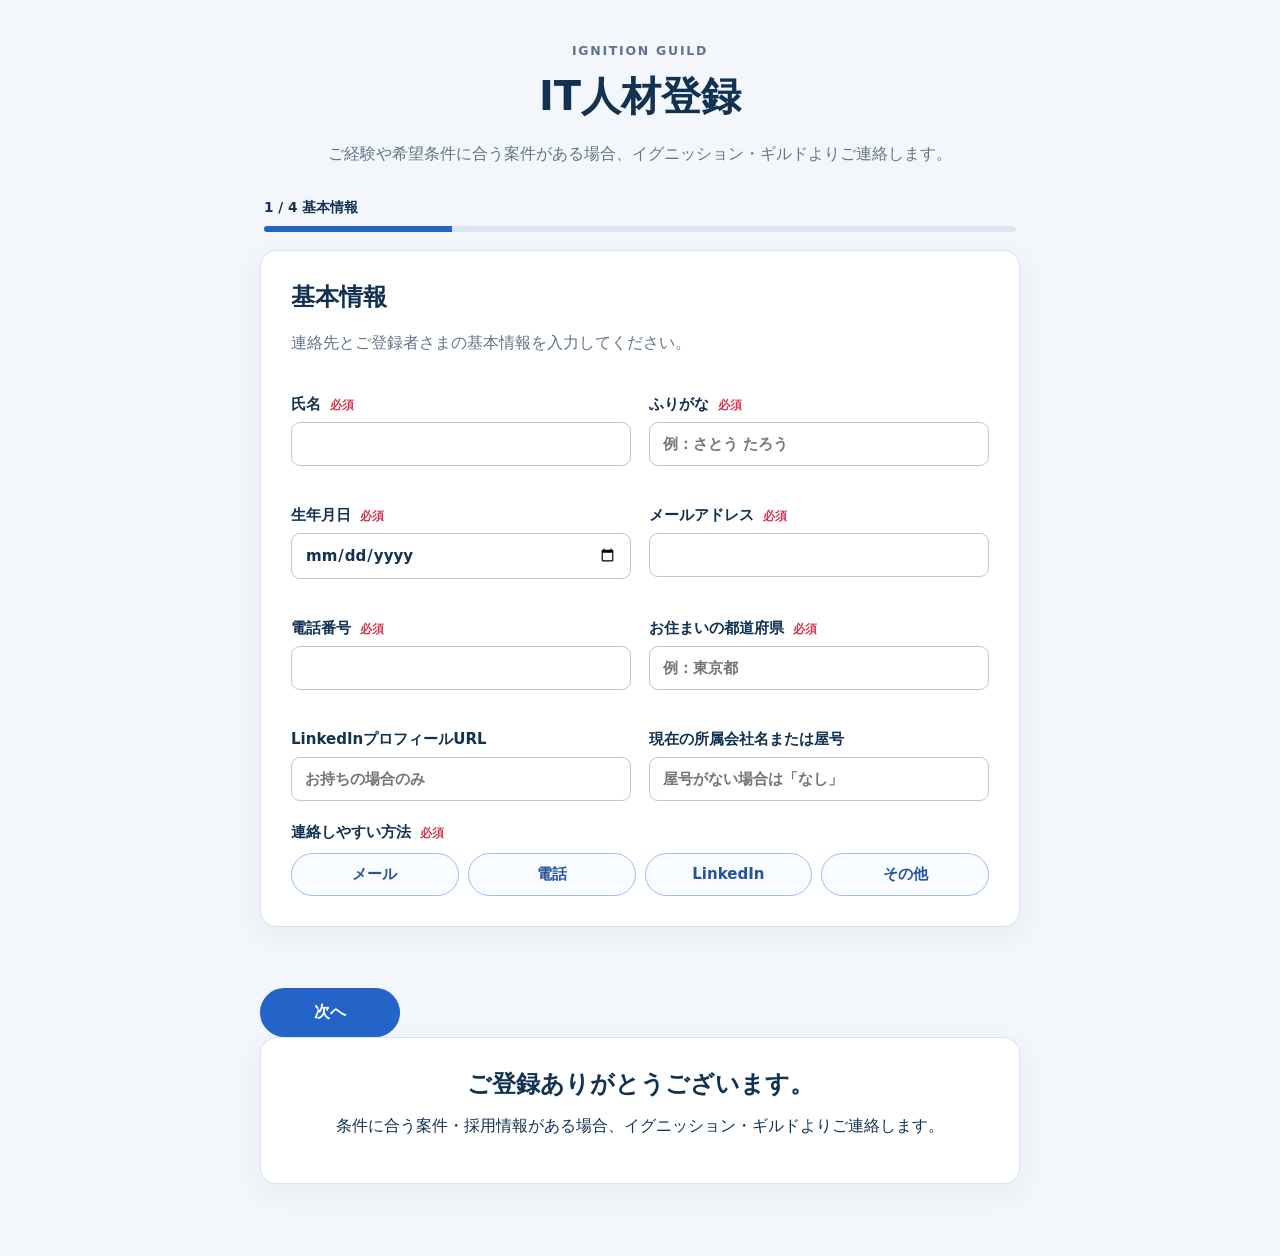
==== index.html @ 00524bf3 "Use readable skill experience response endpoint" ====
<!doctype html>
<html lang="ja">
  <head>
    <meta charset="UTF-8" />
    <meta name="viewport" content="width=device-width, initial-scale=1.0" />
    <meta
      name="description"
      content="イグニッション・ギルドのIT人材登録フォーム"
    />
    <title>IG｜IT人材登録</title>
    <link rel="stylesheet" href="styles.css" />
  </head>
  <body>
    <main class="page-shell">
      <header class="hero">
        <p class="eyebrow">IGNITION GUILD</p>
        <h1>IT人材登録</h1>
        <p>
          ご経験や希望条件に合う案件がある場合、イグニッション・ギルドよりご連絡します。
        </p>
      </header>

      <div class="progress" aria-label="入力の進捗">
        <span id="progress-label">1 / 4 基本情報</span>
        <div class="progress-track"><i id="progress-bar"></i></div>
      </div>

      <form id="registration-form" novalidate>
        <section class="step is-active" data-step="1">
          <h2>基本情報</h2>
          <p class="lead">連絡先とご登録者さまの基本情報を入力してください。</p>
          <div class="field-grid">
            <label>氏名 <b>必須</b><input name="name" required autocomplete="name" /></label>
            <label>ふりがな <b>必須</b><input name="nameKana" required autocomplete="name" placeholder="例：さとう たろう" /></label>
            <label>生年月日 <b>必須</b><input name="birthDate" type="date" required /></label>
            <label>メールアドレス <b>必須</b><input name="email" type="email" required autocomplete="email" /></label>
            <label>電話番号 <b>必須</b><input name="phone" type="tel" required autocomplete="tel" /></label>
            <label>お住まいの都道府県 <b>必須</b><input name="prefecture" required placeholder="例：東京都" /></label>
            <label>LinkedInプロフィールURL<input name="linkedinUrl" type="url" placeholder="お持ちの場合のみ" /></label>
            <label>現在の所属会社名または屋号<input name="company" placeholder="屋号がない場合は「なし」" /></label>
          </div>
          <fieldset>
            <legend>連絡しやすい方法 <b>必須</b></legend>
            <div class="choices compact" data-single="contactMethod">
              <button type="button" data-value="メール">メール</button>
              <button type="button" data-value="電話">電話</button>
              <button type="button" data-value="LinkedIn">LinkedIn</button>
              <button type="button" data-value="その他">その他</button>
            </div>
            <input class="conditional" name="contactMethodOther" placeholder="希望する連絡方法を入力" />
          </fieldset>
        </section>

        <section class="step" data-step="2">
          <h2>得意な職種・スキル</h2>
          <p class="lead">該当するスキルを選ぶと、その場でスキルごとの経験年数を選択できます。</p>
          <div id="skill-categories"></div>
        </section>

        <section class="step" data-step="3">
          <h2>これまでのご経験</h2>
          <div class="question-list">
            <fieldset>
              <legend>正社員経験年数 <b>必須</b></legend>
              <div class="choices" data-single="employeeYears">
                <button type="button" data-value="3年未満">3年未満</button><button type="button" data-value="3年以上">3年以上</button><button type="button" data-value="8年以上">8年以上</button><button type="button" data-value="該当なし">該当なし</button>
              </div>
            </fieldset>
            <fieldset>
              <legend>マネジメント経験年数 <b>必須</b></legend>
              <div class="choices" data-single="managementYears">
                <button type="button" data-value="なし">なし</button><button type="button" data-value="1年以上">1年以上</button><button type="button" data-value="3年以上">3年以上</button>
              </div>
            </fieldset>
            <fieldset>
              <legend>チーム開発経験はありますか？ <b>必須</b></legend>
              <div class="choices" data-single="teamDevelopment">
                <button type="button" data-value="はい">はい</button><button type="button" data-value="いいえ">いいえ</button>
              </div>
            </fieldset>
            <fieldset>
              <legend>経験されてきた開発工程 <b>必須</b></legend>
              <div class="choices multi" id="development-process"></div>
            </fieldset>
            <fieldset>
              <legend>経験されてきたプロダクト <b>必須</b></legend>
              <div class="choices" data-single="productExperience">
                <button type="button" data-value="受託プロダクト">受託プロダクト</button><button type="button" data-value="自社プロダクト">自社プロダクト</button><button type="button" data-value="両方">両方</button>
              </div>
            </fieldset>
            <fieldset>
              <legend>新規プロジェクト経験はありますか？ <b>必須</b></legend>
              <div class="choices" data-single="newProject">
                <button type="button" data-value="はい">はい</button><button type="button" data-value="いいえ">いいえ</button>
              </div>
            </fieldset>
          </div>
        </section>

        <section class="step" data-step="4">
          <h2>希望条件</h2>
          <div class="question-list">
            <fieldset><legend>現在の状況 <b>必須</b></legend><div class="choices" data-single="currentStatus"><button type="button" data-value="フリーランス">フリーランス</button><button type="button" data-value="経営者">経営者</button><button type="button" data-value="会社員">会社員</button><button type="button" data-value="その他">その他</button></div></fieldset>
            <fieldset><legend>会社員としての副業を希望ですか？ <b>必須</b></legend><div class="choices" data-single="sideJob"><button type="button" data-value="はい">はい</button><button type="button" data-value="いいえ">いいえ</button><button type="button" data-value="該当なし">該当なし</button></div></fieldset>
            <label>稼働開始可能時期 <b>必須</b><input name="availableFrom" required placeholder="例：2026年10月〜、要相談" /></label>
            <fieldset><legend>希望稼働日数（複数選択可） <b>必須</b></legend><div class="choices multi" id="work-days"></div></fieldset>
            <label>希望単価<input name="desiredRate" placeholder="例：月100万円〜、時給8,000円〜" /></label>
            <fieldset><legend>希望する働き方 <b>必須</b></legend><div class="choices multi" id="work-style"></div></fieldset>
            <label>勤務可能エリア<input name="workArea" placeholder="例：東京都内、神奈川県、全国フルリモート" /></label>
            <fieldset><legend>イグニッション・ギルドとの希望する関わり方 <b>必須</b></legend><div class="choices multi" id="ig-involvement"></div></fieldset>
            <label class="consent"><input name="privacyConsent" type="checkbox" required /> 入力情報を、案件紹介・採用連絡・人材管理に利用することに同意します。 <b>必須</b></label>
          </div>
        </section>

        <p id="form-error" class="form-error" role="alert"></p>
        <div class="actions">
          <button id="back-button" type="button" class="secondary" hidden>戻る</button>
          <button id="next-button" type="button">次へ</button>
          <button id="submit-button" type="submit" hidden>登録する</button>
        </div>
      </form>
      <section id="success" class="success" hidden><h2>ご登録ありがとうございます。</h2><p>条件に合う案件・採用情報がある場合、イグニッション・ギルドよりご連絡します。</p></section>
    </main>
    <script src="app.js?v=20260828-1504"></script>
  </body>
</html>
---- styles.css ----
:root {
  --ink: #123252;
  --blue: #2463c8;
  --blue-soft: #edf4ff;
  --line: #d6e3f5;
  --muted: #62748b;
  --surface: #ffffff;
  font-family: "Noto Sans JP", "Hiragino Kaku Gothic ProN", system-ui, sans-serif;
}

* { box-sizing: border-box; }
body { margin: 0; background: #f3f7fc; color: var(--ink); }
.page-shell { width: min(760px, calc(100% - 32px)); margin: 40px auto 72px; }
.hero { text-align: center; margin-bottom: 32px; }
.eyebrow { margin: 0 0 8px; color: var(--blue); font-size: .78rem; font-weight: 800; letter-spacing: .14em; }
h1 { margin: 0; font-size: clamp(1.8rem, 6vw, 2.5rem); }
.hero p, .lead { color: var(--muted); line-height: 1.7; }
.progress { margin: 0 4px 18px; font-weight: 700; font-size: .85rem; }
.progress-track { height: 6px; margin-top: 9px; background: #dce6f2; border-radius: 999px; overflow: hidden; }
.progress-track i { display: block; width: 25%; height: 100%; background: var(--blue); transition: width .2s; }
.step, .success { display: none; padding: 30px; border: 1px solid var(--line); border-radius: 16px; background: var(--surface); box-shadow: 0 8px 30px rgba(18,50,82,.06); }
.step.is-active, .success { display: block; }
h2 { margin: 0 0 8px; font-size: 1.5rem; }
h3 { margin: 0; font-size: 1.05rem; }
.field-grid { display: grid; grid-template-columns: repeat(2, 1fr); gap: 18px; }
label, fieldset { display: block; margin: 22px 0 0; font-weight: 700; font-size: .94rem; }
fieldset { min-width: 0; padding: 0; border: 0; }
legend { padding: 0; }
b { margin-left: 4px; color: #d1334d; font-size: .72rem; }
input { display: block; width: 100%; margin-top: 8px; padding: 12px 13px; border: 1px solid #b8c8dc; border-radius: 9px; background: #fff; color: var(--ink); font: inherit; }
input:focus { outline: 3px solid #bcd4ff; border-color: var(--blue); }
.choices { display: flex; flex-wrap: wrap; gap: 9px; margin-top: 11px; }
.choices button { min-width: 116px; flex: 1 1 130px; padding: 11px 14px; border: 1px solid #9dbcf0; border-radius: 999px; background: #f8fbff; color: #255597; cursor: pointer; font: inherit; font-weight: 700; transition: .15s; }
.choices button:hover, .choices button.is-selected { border-color: var(--blue); background: var(--blue); color: #fff; }
.compact button { min-width: 90px; flex-basis: 90px; }
.conditional { display: none; }
.conditional.is-visible { display: block; }
.category { margin-top: 26px; padding-top: 20px; border-top: 1px solid var(--line); }
.category:first-child { margin-top: 0; padding-top: 0; border: 0; }
.category h3 { margin-bottom: 2px; }
.skill-inline-years { margin-top: 14px; padding: 4px 18px; border-radius: 12px; background: var(--blue-soft); }
.skill-year-row { display: grid; grid-template-columns: minmax(120px, 1fr) 2fr; align-items: center; gap: 14px; padding: 14px 0; border-bottom: 1px solid #cfddf1; font-weight: 700; }
.skill-year-row:last-child { border: 0; }
.skill-year-row .choices { margin: 0; }
.skill-year-row .choices button { min-width: unset; flex-basis: 70px; padding: 8px; font-size: .78rem; }
.question-list > * { padding-bottom: 21px; border-bottom: 1px solid var(--line); }
.question-list > *:last-child { border: 0; }
.consent { display: flex; align-items: start; gap: 9px; font-size: .84rem; line-height: 1.6; }
.consent input { width: 18px; margin: 2px 0 0; }
.actions { display: flex; justify-content: space-between; gap: 12px; margin-top: 24px; }
.actions button { min-width: 140px; padding: 14px 25px; border: 0; border-radius: 999px; background: var(--blue); color: #fff; cursor: pointer; font: inherit; font-weight: 800; }
.actions .secondary { background: #dce7f5; color: var(--ink); }
.form-error { min-height: 1.2em; margin: 18px 0 0; color: #bf263d; font-weight: 700; }
.success { text-align: center; }

@media (max-width: 600px) {
  .page-shell { width: min(100% - 20px, 760px); margin-top: 18px; }
  .step, .success { padding: 22px 18px; }
  .field-grid { grid-template-columns: 1fr; }
  .skill-year-row { grid-template-columns: 1fr; gap: 8px; }
  .choices button { flex-basis: 110px; }
}
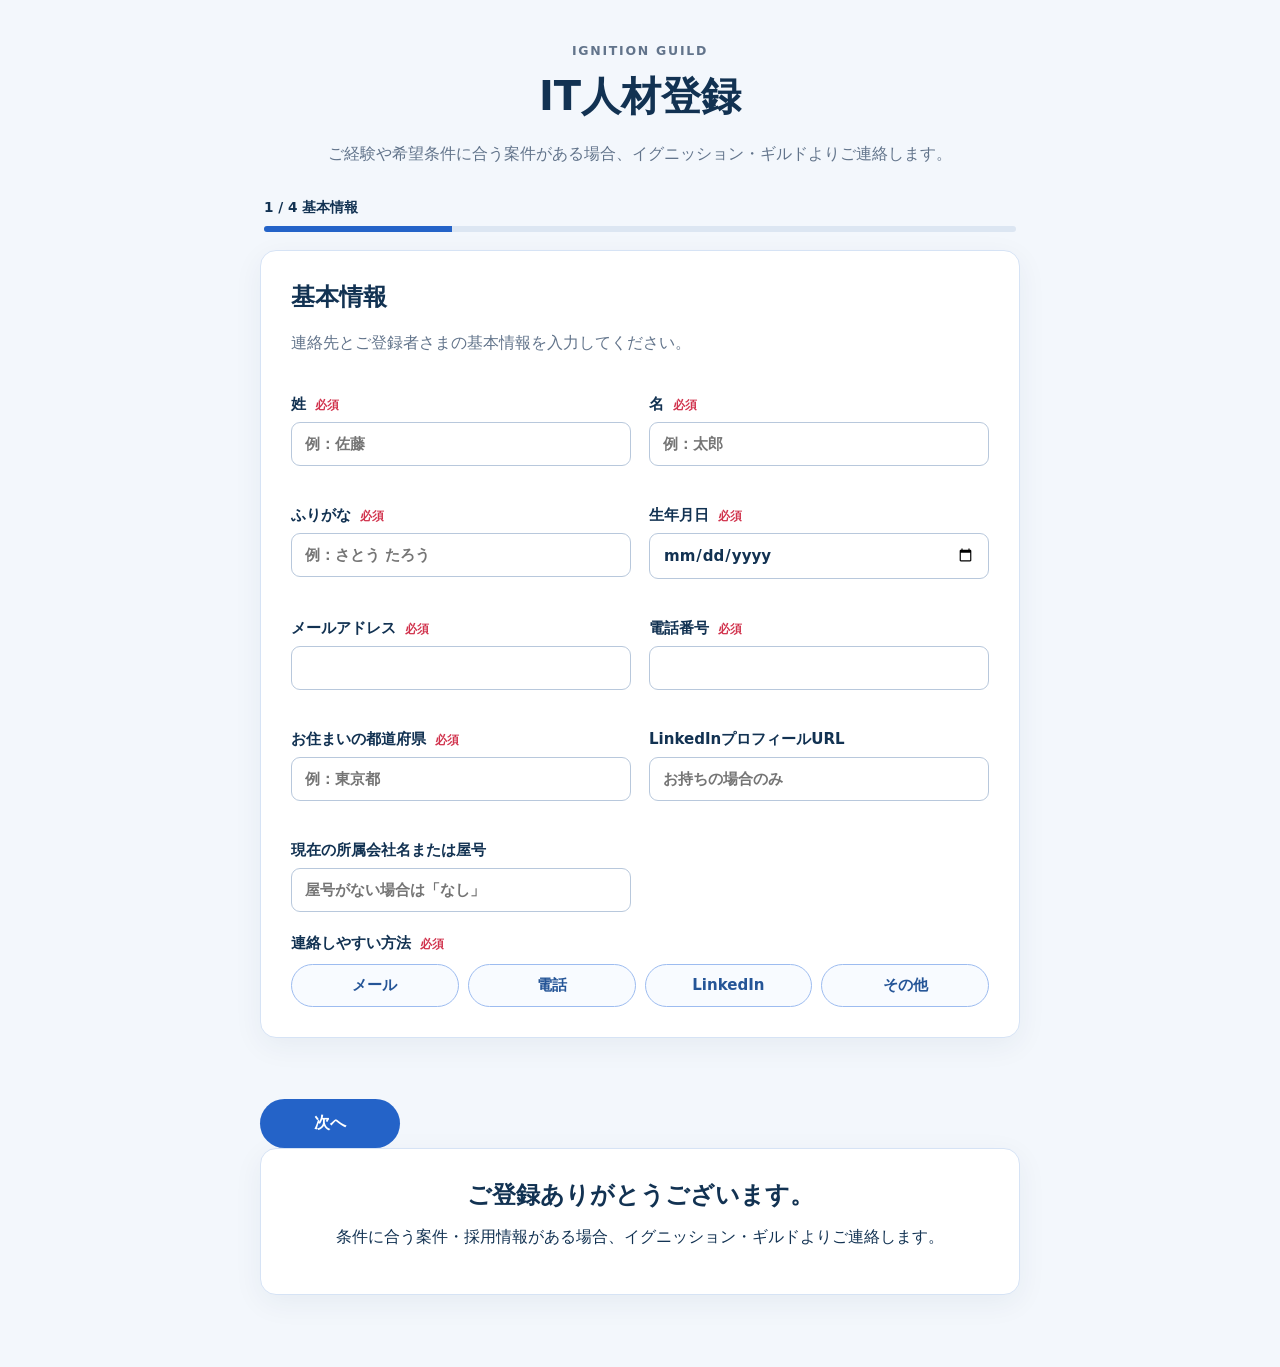
==== commit 7c9733f9: "Split surname and given name fields" ====
--- a/index.html
+++ b/index.html
@@ -1,126 +1,127 @@
-<!doctype html>
-<html lang="ja">
-  <head>
-    <meta charset="UTF-8" />
-    <meta name="viewport" content="width=device-width, initial-scale=1.0" />
-    <meta
-      name="description"
-      content="イグニッション・ギルドのIT人材登録フォーム"
-    />
-    <title>IG｜IT人材登録</title>
-    <link rel="stylesheet" href="styles.css" />
-  </head>
-  <body>
-    <main class="page-shell">
-      <header class="hero">
-        <p class="eyebrow">IGNITION GUILD</p>
-        <h1>IT人材登録</h1>
-        <p>
-          ご経験や希望条件に合う案件がある場合、イグニッション・ギルドよりご連絡します。
-        </p>
-      </header>
-
-      <div class="progress" aria-label="入力の進捗">
-        <span id="progress-label">1 / 4 基本情報</span>
-        <div class="progress-track"><i id="progress-bar"></i></div>
-      </div>
-
-      <form id="registration-form" novalidate>
-        <section class="step is-active" data-step="1">
-          <h2>基本情報</h2>
-          <p class="lead">連絡先とご登録者さまの基本情報を入力してください。</p>
-          <div class="field-grid">
-            <label>氏名 <b>必須</b><input name="name" required autocomplete="name" /></label>
-            <label>ふりがな <b>必須</b><input name="nameKana" required autocomplete="name" placeholder="例：さとう たろう" /></label>
-            <label>生年月日 <b>必須</b><input name="birthDate" type="date" required /></label>
-            <label>メールアドレス <b>必須</b><input name="email" type="email" required autocomplete="email" /></label>
-            <label>電話番号 <b>必須</b><input name="phone" type="tel" required autocomplete="tel" /></label>
-            <label>お住まいの都道府県 <b>必須</b><input name="prefecture" required placeholder="例：東京都" /></label>
-            <label>LinkedInプロフィールURL<input name="linkedinUrl" type="url" placeholder="お持ちの場合のみ" /></label>
-            <label>現在の所属会社名または屋号<input name="company" placeholder="屋号がない場合は「なし」" /></label>
-          </div>
-          <fieldset>
-            <legend>連絡しやすい方法 <b>必須</b></legend>
-            <div class="choices compact" data-single="contactMethod">
-              <button type="button" data-value="メール">メール</button>
-              <button type="button" data-value="電話">電話</button>
-              <button type="button" data-value="LinkedIn">LinkedIn</button>
-              <button type="button" data-value="その他">その他</button>
-            </div>
-            <input class="conditional" name="contactMethodOther" placeholder="希望する連絡方法を入力" />
-          </fieldset>
-        </section>
-
-        <section class="step" data-step="2">
-          <h2>得意な職種・スキル</h2>
-          <p class="lead">該当するスキルを選ぶと、その場でスキルごとの経験年数を選択できます。</p>
-          <div id="skill-categories"></div>
-        </section>
-
-        <section class="step" data-step="3">
-          <h2>これまでのご経験</h2>
-          <div class="question-list">
-            <fieldset>
-              <legend>正社員経験年数 <b>必須</b></legend>
-              <div class="choices" data-single="employeeYears">
-                <button type="button" data-value="3年未満">3年未満</button><button type="button" data-value="3年以上">3年以上</button><button type="button" data-value="8年以上">8年以上</button><button type="button" data-value="該当なし">該当なし</button>
-              </div>
-            </fieldset>
-            <fieldset>
-              <legend>マネジメント経験年数 <b>必須</b></legend>
-              <div class="choices" data-single="managementYears">
-                <button type="button" data-value="なし">なし</button><button type="button" data-value="1年以上">1年以上</button><button type="button" data-value="3年以上">3年以上</button>
-              </div>
-            </fieldset>
-            <fieldset>
-              <legend>チーム開発経験はありますか？ <b>必須</b></legend>
-              <div class="choices" data-single="teamDevelopment">
-                <button type="button" data-value="はい">はい</button><button type="button" data-value="いいえ">いいえ</button>
-              </div>
-            </fieldset>
-            <fieldset>
-              <legend>経験されてきた開発工程 <b>必須</b></legend>
-              <div class="choices multi" id="development-process"></div>
-            </fieldset>
-            <fieldset>
-              <legend>経験されてきたプロダクト <b>必須</b></legend>
-              <div class="choices" data-single="productExperience">
-                <button type="button" data-value="受託プロダクト">受託プロダクト</button><button type="button" data-value="自社プロダクト">自社プロダクト</button><button type="button" data-value="両方">両方</button>
-              </div>
-            </fieldset>
-            <fieldset>
-              <legend>新規プロジェクト経験はありますか？ <b>必須</b></legend>
-              <div class="choices" data-single="newProject">
-                <button type="button" data-value="はい">はい</button><button type="button" data-value="いいえ">いいえ</button>
-              </div>
-            </fieldset>
-          </div>
-        </section>
-
-        <section class="step" data-step="4">
-          <h2>希望条件</h2>
-          <div class="question-list">
-            <fieldset><legend>現在の状況 <b>必須</b></legend><div class="choices" data-single="currentStatus"><button type="button" data-value="フリーランス">フリーランス</button><button type="button" data-value="経営者">経営者</button><button type="button" data-value="会社員">会社員</button><button type="button" data-value="その他">その他</button></div></fieldset>
-            <fieldset><legend>会社員としての副業を希望ですか？ <b>必須</b></legend><div class="choices" data-single="sideJob"><button type="button" data-value="はい">はい</button><button type="button" data-value="いいえ">いいえ</button><button type="button" data-value="該当なし">該当なし</button></div></fieldset>
-            <label>稼働開始可能時期 <b>必須</b><input name="availableFrom" required placeholder="例：2026年10月〜、要相談" /></label>
-            <fieldset><legend>希望稼働日数（複数選択可） <b>必須</b></legend><div class="choices multi" id="work-days"></div></fieldset>
-            <label>希望単価<input name="desiredRate" placeholder="例：月100万円〜、時給8,000円〜" /></label>
-            <fieldset><legend>希望する働き方 <b>必須</b></legend><div class="choices multi" id="work-style"></div></fieldset>
-            <label>勤務可能エリア<input name="workArea" placeholder="例：東京都内、神奈川県、全国フルリモート" /></label>
-            <fieldset><legend>イグニッション・ギルドとの希望する関わり方 <b>必須</b></legend><div class="choices multi" id="ig-involvement"></div></fieldset>
-            <label class="consent"><input name="privacyConsent" type="checkbox" required /> 入力情報を、案件紹介・採用連絡・人材管理に利用することに同意します。 <b>必須</b></label>
-          </div>
-        </section>
-
-        <p id="form-error" class="form-error" role="alert"></p>
-        <div class="actions">
-          <button id="back-button" type="button" class="secondary" hidden>戻る</button>
-          <button id="next-button" type="button">次へ</button>
-          <button id="submit-button" type="submit" hidden>登録する</button>
-        </div>
-      </form>
-      <section id="success" class="success" hidden><h2>ご登録ありがとうございます。</h2><p>条件に合う案件・採用情報がある場合、イグニッション・ギルドよりご連絡します。</p></section>
-    </main>
-    <script src="app.js?v=20260828-1504"></script>
-  </body>
-</html>
+<!doctype html>
+<html lang="ja">
+  <head>
+    <meta charset="UTF-8" />
+    <meta name="viewport" content="width=device-width, initial-scale=1.0" />
+    <meta
+      name="description"
+      content="イグニッション・ギルドのIT人材登録フォーム"
+    />
+    <title>IG｜IT人材登録</title>
+    <link rel="stylesheet" href="styles.css" />
+  </head>
+  <body>
+    <main class="page-shell">
+      <header class="hero">
+        <p class="eyebrow">IGNITION GUILD</p>
+        <h1>IT人材登録</h1>
+        <p>
+          ご経験や希望条件に合う案件がある場合、イグニッション・ギルドよりご連絡します。
+        </p>
+      </header>
+
+      <div class="progress" aria-label="入力の進捗">
+        <span id="progress-label">1 / 4 基本情報</span>
+        <div class="progress-track"><i id="progress-bar"></i></div>
+      </div>
+
+      <form id="registration-form" novalidate>
+        <section class="step is-active" data-step="1">
+          <h2>基本情報</h2>
+          <p class="lead">連絡先とご登録者さまの基本情報を入力してください。</p>
+          <div class="field-grid">
+            <label>姓 <b>必須</b><input name="lastName" required autocomplete="family-name" placeholder="例：佐藤" /></label>
+            <label>名 <b>必須</b><input name="firstName" required autocomplete="given-name" placeholder="例：太郎" /></label>
+            <label>ふりがな <b>必須</b><input name="nameKana" required autocomplete="name" placeholder="例：さとう たろう" /></label>
+            <label>生年月日 <b>必須</b><input name="birthDate" type="date" required /></label>
+            <label>メールアドレス <b>必須</b><input name="email" type="email" required autocomplete="email" /></label>
+            <label>電話番号 <b>必須</b><input name="phone" type="tel" required autocomplete="tel" /></label>
+            <label>お住まいの都道府県 <b>必須</b><input name="prefecture" required placeholder="例：東京都" /></label>
+            <label>LinkedInプロフィールURL<input name="linkedinUrl" type="url" placeholder="お持ちの場合のみ" /></label>
+            <label>現在の所属会社名または屋号<input name="company" placeholder="屋号がない場合は「なし」" /></label>
+          </div>
+          <fieldset>
+            <legend>連絡しやすい方法 <b>必須</b></legend>
+            <div class="choices compact" data-single="contactMethod">
+              <button type="button" data-value="メール">メール</button>
+              <button type="button" data-value="電話">電話</button>
+              <button type="button" data-value="LinkedIn">LinkedIn</button>
+              <button type="button" data-value="その他">その他</button>
+            </div>
+            <input class="conditional" name="contactMethodOther" placeholder="希望する連絡方法を入力" />
+          </fieldset>
+        </section>
+
+        <section class="step" data-step="2">
+          <h2>得意な職種・スキル</h2>
+          <p class="lead">該当するスキルを選ぶと、その場でスキルごとの経験年数を選択できます。</p>
+          <div id="skill-categories"></div>
+        </section>
+
+        <section class="step" data-step="3">
+          <h2>これまでのご経験</h2>
+          <div class="question-list">
+            <fieldset>
+              <legend>正社員経験年数 <b>必須</b></legend>
+              <div class="choices" data-single="employeeYears">
+                <button type="button" data-value="3年未満">3年未満</button><button type="button" data-value="3年以上">3年以上</button><button type="button" data-value="8年以上">8年以上</button><button type="button" data-value="該当なし">該当なし</button>
+              </div>
+            </fieldset>
+            <fieldset>
+              <legend>マネジメント経験年数 <b>必須</b></legend>
+              <div class="choices" data-single="managementYears">
+                <button type="button" data-value="なし">なし</button><button type="button" data-value="1年以上">1年以上</button><button type="button" data-value="3年以上">3年以上</button>
+              </div>
+            </fieldset>
+            <fieldset>
+              <legend>チーム開発経験はありますか？ <b>必須</b></legend>
+              <div class="choices" data-single="teamDevelopment">
+                <button type="button" data-value="はい">はい</button><button type="button" data-value="いいえ">いいえ</button>
+              </div>
+            </fieldset>
+            <fieldset>
+              <legend>経験されてきた開発工程 <b>必須</b></legend>
+              <div class="choices multi" id="development-process"></div>
+            </fieldset>
+            <fieldset>
+              <legend>経験されてきたプロダクト <b>必須</b></legend>
+              <div class="choices" data-single="productExperience">
+                <button type="button" data-value="受託プロダクト">受託プロダクト</button><button type="button" data-value="自社プロダクト">自社プロダクト</button><button type="button" data-value="両方">両方</button>
+              </div>
+            </fieldset>
+            <fieldset>
+              <legend>新規プロジェクト経験はありますか？ <b>必須</b></legend>
+              <div class="choices" data-single="newProject">
+                <button type="button" data-value="はい">はい</button><button type="button" data-value="いいえ">いいえ</button>
+              </div>
+            </fieldset>
+          </div>
+        </section>
+
+        <section class="step" data-step="4">
+          <h2>希望条件</h2>
+          <div class="question-list">
+            <fieldset><legend>現在の状況 <b>必須</b></legend><div class="choices" data-single="currentStatus"><button type="button" data-value="フリーランス">フリーランス</button><button type="button" data-value="経営者">経営者</button><button type="button" data-value="会社員">会社員</button><button type="button" data-value="その他">その他</button></div></fieldset>
+            <fieldset><legend>会社員としての副業を希望ですか？ <b>必須</b></legend><div class="choices" data-single="sideJob"><button type="button" data-value="はい">はい</button><button type="button" data-value="いいえ">いいえ</button><button type="button" data-value="該当なし">該当なし</button></div></fieldset>
+            <label>稼働開始可能時期 <b>必須</b><input name="availableFrom" required placeholder="例：2026年10月〜、要相談" /></label>
+            <fieldset><legend>希望稼働日数（複数選択可） <b>必須</b></legend><div class="choices multi" id="work-days"></div></fieldset>
+            <label>希望単価<input name="desiredRate" placeholder="例：月100万円〜、時給8,000円〜" /></label>
+            <fieldset><legend>希望する働き方 <b>必須</b></legend><div class="choices multi" id="work-style"></div></fieldset>
+            <label>勤務可能エリア<input name="workArea" placeholder="例：東京都内、神奈川県、全国フルリモート" /></label>
+            <fieldset><legend>イグニッション・ギルドとの希望する関わり方 <b>必須</b></legend><div class="choices multi" id="ig-involvement"></div></fieldset>
+            <label class="consent"><input name="privacyConsent" type="checkbox" required /> 入力情報を、案件紹介・採用連絡・人材管理に利用することに同意します。 <b>必須</b></label>
+          </div>
+        </section>
+
+        <p id="form-error" class="form-error" role="alert"></p>
+        <div class="actions">
+          <button id="back-button" type="button" class="secondary" hidden>戻る</button>
+          <button id="next-button" type="button">次へ</button>
+          <button id="submit-button" type="submit" hidden>登録する</button>
+        </div>
+      </form>
+      <section id="success" class="success" hidden><h2>ご登録ありがとうございます。</h2><p>条件に合う案件・採用情報がある場合、イグニッション・ギルドよりご連絡します。</p></section>
+    </main>
+    <script src="app.js?v=20260828-1506"></script>
+  </body>
+</html>
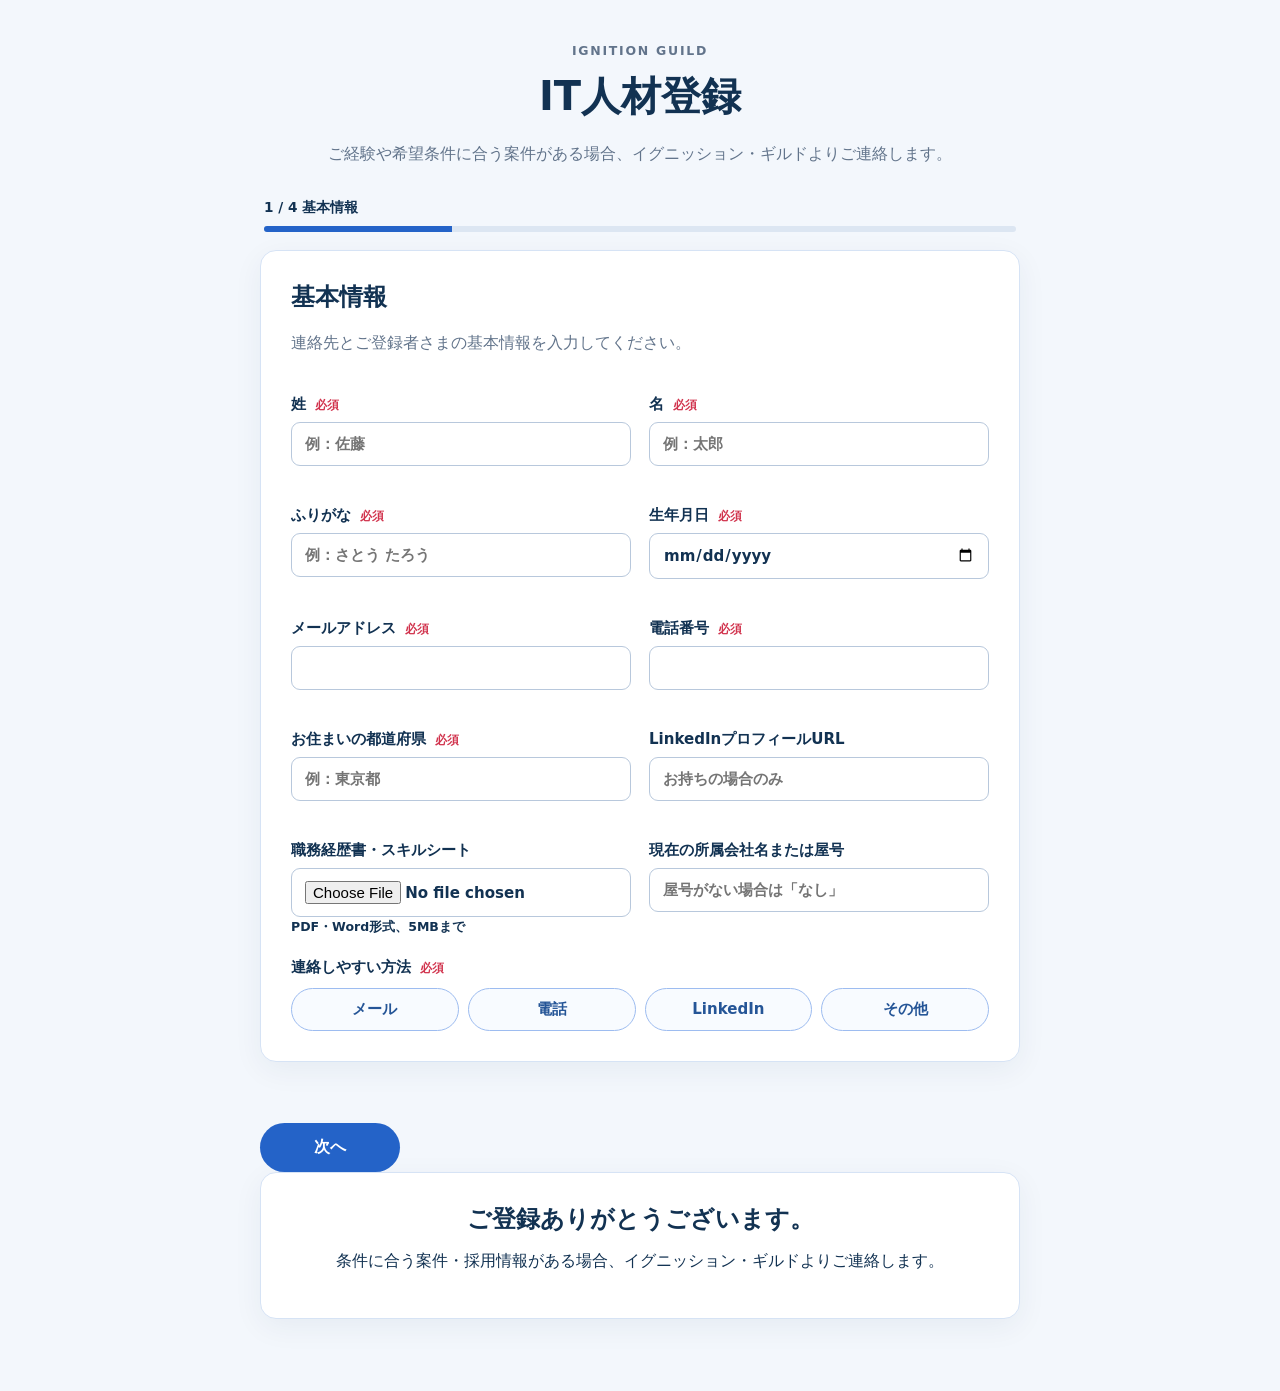
==== commit 207c7d98: "Add private resume file upload" ====
--- a/index.html
+++ b/index.html
@@ -38,6 +38,7 @@
             <label>電話番号 <b>必須</b><input name="phone" type="tel" required autocomplete="tel" /></label>
             <label>お住まいの都道府県 <b>必須</b><input name="prefecture" required placeholder="例：東京都" /></label>
             <label>LinkedInプロフィールURL<input name="linkedinUrl" type="url" placeholder="お持ちの場合のみ" /></label>
+            <label>職務経歴書・スキルシート<input name="resume" type="file" accept=".pdf,.doc,.docx,application/pdf,application/msword,application/vnd.openxmlformats-officedocument.wordprocessingml.document" /><small>PDF・Word形式、5MBまで</small></label>
             <label>現在の所属会社名または屋号<input name="company" placeholder="屋号がない場合は「なし」" /></label>
           </div>
           <fieldset>
@@ -122,6 +123,6 @@
       </form>
       <section id="success" class="success" hidden><h2>ご登録ありがとうございます。</h2><p>条件に合う案件・採用情報がある場合、イグニッション・ギルドよりご連絡します。</p></section>
     </main>
-    <script src="app.js?v=20260828-1506"></script>
+    <script src="app.js?v=20260828-1515"></script>
   </body>
 </html>
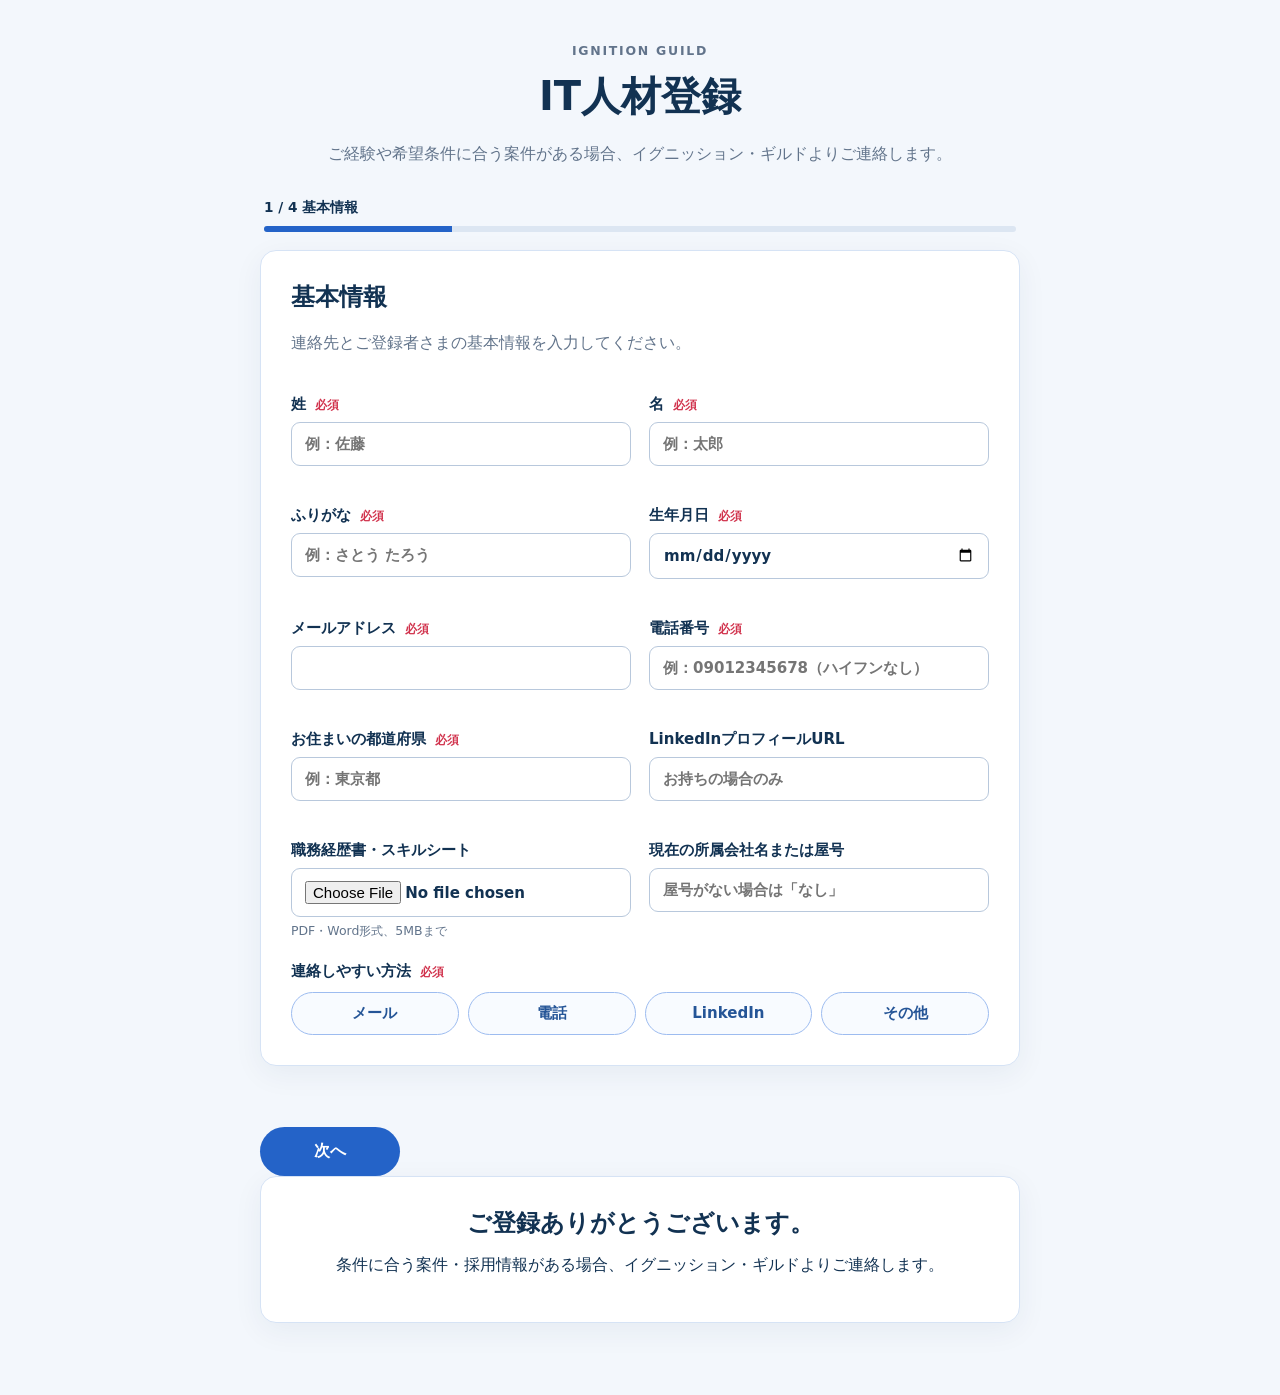
==== commit d2e75035: "Preserve leading zero in phone numbers" ====
--- a/index.html
+++ b/index.html
@@ -35,7 +35,7 @@
             <label>ふりがな <b>必須</b><input name="nameKana" required autocomplete="name" placeholder="例：さとう たろう" /></label>
             <label>生年月日 <b>必須</b><input name="birthDate" type="date" required /></label>
             <label>メールアドレス <b>必須</b><input name="email" type="email" required autocomplete="email" /></label>
-            <label>電話番号 <b>必須</b><input name="phone" type="tel" required autocomplete="tel" /></label>
+            <label>電話番号 <b>必須</b><input name="phone" type="tel" inputmode="numeric" pattern="0[0-9]{9,10}" required autocomplete="tel" placeholder="例：09012345678（ハイフンなし）" /></label>
             <label>お住まいの都道府県 <b>必須</b><input name="prefecture" required placeholder="例：東京都" /></label>
             <label>LinkedInプロフィールURL<input name="linkedinUrl" type="url" placeholder="お持ちの場合のみ" /></label>
             <label>職務経歴書・スキルシート<input name="resume" type="file" accept=".pdf,.doc,.docx,application/pdf,application/msword,application/vnd.openxmlformats-officedocument.wordprocessingml.document" /><small>PDF・Word形式、5MBまで</small></label>
@@ -123,6 +123,6 @@
       </form>
       <section id="success" class="success" hidden><h2>ご登録ありがとうございます。</h2><p>条件に合う案件・採用情報がある場合、イグニッション・ギルドよりご連絡します。</p></section>
     </main>
-    <script src="app.js?v=20260828-1515"></script>
+    <script src="app.js?v=20260828-1519"></script>
   </body>
 </html>
--- a/styles.css
+++ b/styles.css
@@ -1,62 +1,63 @@
-:root {
-  --ink: #123252;
-  --blue: #2463c8;
-  --blue-soft: #edf4ff;
-  --line: #d6e3f5;
-  --muted: #62748b;
-  --surface: #ffffff;
-  font-family: "Noto Sans JP", "Hiragino Kaku Gothic ProN", system-ui, sans-serif;
-}
-
-* { box-sizing: border-box; }
-body { margin: 0; background: #f3f7fc; color: var(--ink); }
-.page-shell { width: min(760px, calc(100% - 32px)); margin: 40px auto 72px; }
-.hero { text-align: center; margin-bottom: 32px; }
-.eyebrow { margin: 0 0 8px; color: var(--blue); font-size: .78rem; font-weight: 800; letter-spacing: .14em; }
-h1 { margin: 0; font-size: clamp(1.8rem, 6vw, 2.5rem); }
-.hero p, .lead { color: var(--muted); line-height: 1.7; }
-.progress { margin: 0 4px 18px; font-weight: 700; font-size: .85rem; }
-.progress-track { height: 6px; margin-top: 9px; background: #dce6f2; border-radius: 999px; overflow: hidden; }
-.progress-track i { display: block; width: 25%; height: 100%; background: var(--blue); transition: width .2s; }
-.step, .success { display: none; padding: 30px; border: 1px solid var(--line); border-radius: 16px; background: var(--surface); box-shadow: 0 8px 30px rgba(18,50,82,.06); }
-.step.is-active, .success { display: block; }
-h2 { margin: 0 0 8px; font-size: 1.5rem; }
-h3 { margin: 0; font-size: 1.05rem; }
-.field-grid { display: grid; grid-template-columns: repeat(2, 1fr); gap: 18px; }
-label, fieldset { display: block; margin: 22px 0 0; font-weight: 700; font-size: .94rem; }
-fieldset { min-width: 0; padding: 0; border: 0; }
-legend { padding: 0; }
-b { margin-left: 4px; color: #d1334d; font-size: .72rem; }
-input { display: block; width: 100%; margin-top: 8px; padding: 12px 13px; border: 1px solid #b8c8dc; border-radius: 9px; background: #fff; color: var(--ink); font: inherit; }
-input:focus { outline: 3px solid #bcd4ff; border-color: var(--blue); }
-.choices { display: flex; flex-wrap: wrap; gap: 9px; margin-top: 11px; }
-.choices button { min-width: 116px; flex: 1 1 130px; padding: 11px 14px; border: 1px solid #9dbcf0; border-radius: 999px; background: #f8fbff; color: #255597; cursor: pointer; font: inherit; font-weight: 700; transition: .15s; }
-.choices button:hover, .choices button.is-selected { border-color: var(--blue); background: var(--blue); color: #fff; }
-.compact button { min-width: 90px; flex-basis: 90px; }
-.conditional { display: none; }
-.conditional.is-visible { display: block; }
-.category { margin-top: 26px; padding-top: 20px; border-top: 1px solid var(--line); }
-.category:first-child { margin-top: 0; padding-top: 0; border: 0; }
-.category h3 { margin-bottom: 2px; }
-.skill-inline-years { margin-top: 14px; padding: 4px 18px; border-radius: 12px; background: var(--blue-soft); }
-.skill-year-row { display: grid; grid-template-columns: minmax(120px, 1fr) 2fr; align-items: center; gap: 14px; padding: 14px 0; border-bottom: 1px solid #cfddf1; font-weight: 700; }
-.skill-year-row:last-child { border: 0; }
-.skill-year-row .choices { margin: 0; }
-.skill-year-row .choices button { min-width: unset; flex-basis: 70px; padding: 8px; font-size: .78rem; }
-.question-list > * { padding-bottom: 21px; border-bottom: 1px solid var(--line); }
-.question-list > *:last-child { border: 0; }
-.consent { display: flex; align-items: start; gap: 9px; font-size: .84rem; line-height: 1.6; }
-.consent input { width: 18px; margin: 2px 0 0; }
-.actions { display: flex; justify-content: space-between; gap: 12px; margin-top: 24px; }
-.actions button { min-width: 140px; padding: 14px 25px; border: 0; border-radius: 999px; background: var(--blue); color: #fff; cursor: pointer; font: inherit; font-weight: 800; }
-.actions .secondary { background: #dce7f5; color: var(--ink); }
-.form-error { min-height: 1.2em; margin: 18px 0 0; color: #bf263d; font-weight: 700; }
-.success { text-align: center; }
-
-@media (max-width: 600px) {
-  .page-shell { width: min(100% - 20px, 760px); margin-top: 18px; }
-  .step, .success { padding: 22px 18px; }
-  .field-grid { grid-template-columns: 1fr; }
-  .skill-year-row { grid-template-columns: 1fr; gap: 8px; }
-  .choices button { flex-basis: 110px; }
-}
+:root {
+  --ink: #123252;
+  --blue: #2463c8;
+  --blue-soft: #edf4ff;
+  --line: #d6e3f5;
+  --muted: #62748b;
+  --surface: #ffffff;
+  font-family: "Noto Sans JP", "Hiragino Kaku Gothic ProN", system-ui, sans-serif;
+}
+
+* { box-sizing: border-box; }
+body { margin: 0; background: #f3f7fc; color: var(--ink); }
+.page-shell { width: min(760px, calc(100% - 32px)); margin: 40px auto 72px; }
+.hero { text-align: center; margin-bottom: 32px; }
+.eyebrow { margin: 0 0 8px; color: var(--blue); font-size: .78rem; font-weight: 800; letter-spacing: .14em; }
+h1 { margin: 0; font-size: clamp(1.8rem, 6vw, 2.5rem); }
+.hero p, .lead { color: var(--muted); line-height: 1.7; }
+.progress { margin: 0 4px 18px; font-weight: 700; font-size: .85rem; }
+.progress-track { height: 6px; margin-top: 9px; background: #dce6f2; border-radius: 999px; overflow: hidden; }
+.progress-track i { display: block; width: 25%; height: 100%; background: var(--blue); transition: width .2s; }
+.step, .success { display: none; padding: 30px; border: 1px solid var(--line); border-radius: 16px; background: var(--surface); box-shadow: 0 8px 30px rgba(18,50,82,.06); }
+.step.is-active, .success { display: block; }
+h2 { margin: 0 0 8px; font-size: 1.5rem; }
+h3 { margin: 0; font-size: 1.05rem; }
+.field-grid { display: grid; grid-template-columns: repeat(2, 1fr); gap: 18px; }
+label, fieldset { display: block; margin: 22px 0 0; font-weight: 700; font-size: .94rem; }
+fieldset { min-width: 0; padding: 0; border: 0; }
+legend { padding: 0; }
+b { margin-left: 4px; color: #d1334d; font-size: .72rem; }
+input { display: block; width: 100%; margin-top: 8px; padding: 12px 13px; border: 1px solid #b8c8dc; border-radius: 9px; background: #fff; color: var(--ink); font: inherit; }
+input:focus { outline: 3px solid #bcd4ff; border-color: var(--blue); }
+small { display: block; margin-top: 6px; color: var(--muted); font-size: .78rem; font-weight: 500; }
+.choices { display: flex; flex-wrap: wrap; gap: 9px; margin-top: 11px; }
+.choices button { min-width: 116px; flex: 1 1 130px; padding: 11px 14px; border: 1px solid #9dbcf0; border-radius: 999px; background: #f8fbff; color: #255597; cursor: pointer; font: inherit; font-weight: 700; transition: .15s; }
+.choices button:hover, .choices button.is-selected { border-color: var(--blue); background: var(--blue); color: #fff; }
+.compact button { min-width: 90px; flex-basis: 90px; }
+.conditional { display: none; }
+.conditional.is-visible { display: block; }
+.category { margin-top: 26px; padding-top: 20px; border-top: 1px solid var(--line); }
+.category:first-child { margin-top: 0; padding-top: 0; border: 0; }
+.category h3 { margin-bottom: 2px; }
+.skill-inline-years { margin-top: 14px; padding: 4px 18px; border-radius: 12px; background: var(--blue-soft); }
+.skill-year-row { display: grid; grid-template-columns: minmax(120px, 1fr) 2fr; align-items: center; gap: 14px; padding: 14px 0; border-bottom: 1px solid #cfddf1; font-weight: 700; }
+.skill-year-row:last-child { border: 0; }
+.skill-year-row .choices { margin: 0; }
+.skill-year-row .choices button { min-width: unset; flex-basis: 70px; padding: 8px; font-size: .78rem; }
+.question-list > * { padding-bottom: 21px; border-bottom: 1px solid var(--line); }
+.question-list > *:last-child { border: 0; }
+.consent { display: flex; align-items: start; gap: 9px; font-size: .84rem; line-height: 1.6; }
+.consent input { width: 18px; margin: 2px 0 0; }
+.actions { display: flex; justify-content: space-between; gap: 12px; margin-top: 24px; }
+.actions button { min-width: 140px; padding: 14px 25px; border: 0; border-radius: 999px; background: var(--blue); color: #fff; cursor: pointer; font: inherit; font-weight: 800; }
+.actions .secondary { background: #dce7f5; color: var(--ink); }
+.form-error { min-height: 1.2em; margin: 18px 0 0; color: #bf263d; font-weight: 700; }
+.success { text-align: center; }
+
+@media (max-width: 600px) {
+  .page-shell { width: min(100% - 20px, 760px); margin-top: 18px; }
+  .step, .success { padding: 22px 18px; }
+  .field-grid { grid-template-columns: 1fr; }
+  .skill-year-row { grid-template-columns: 1fr; gap: 8px; }
+  .choices button { flex-basis: 110px; }
+}
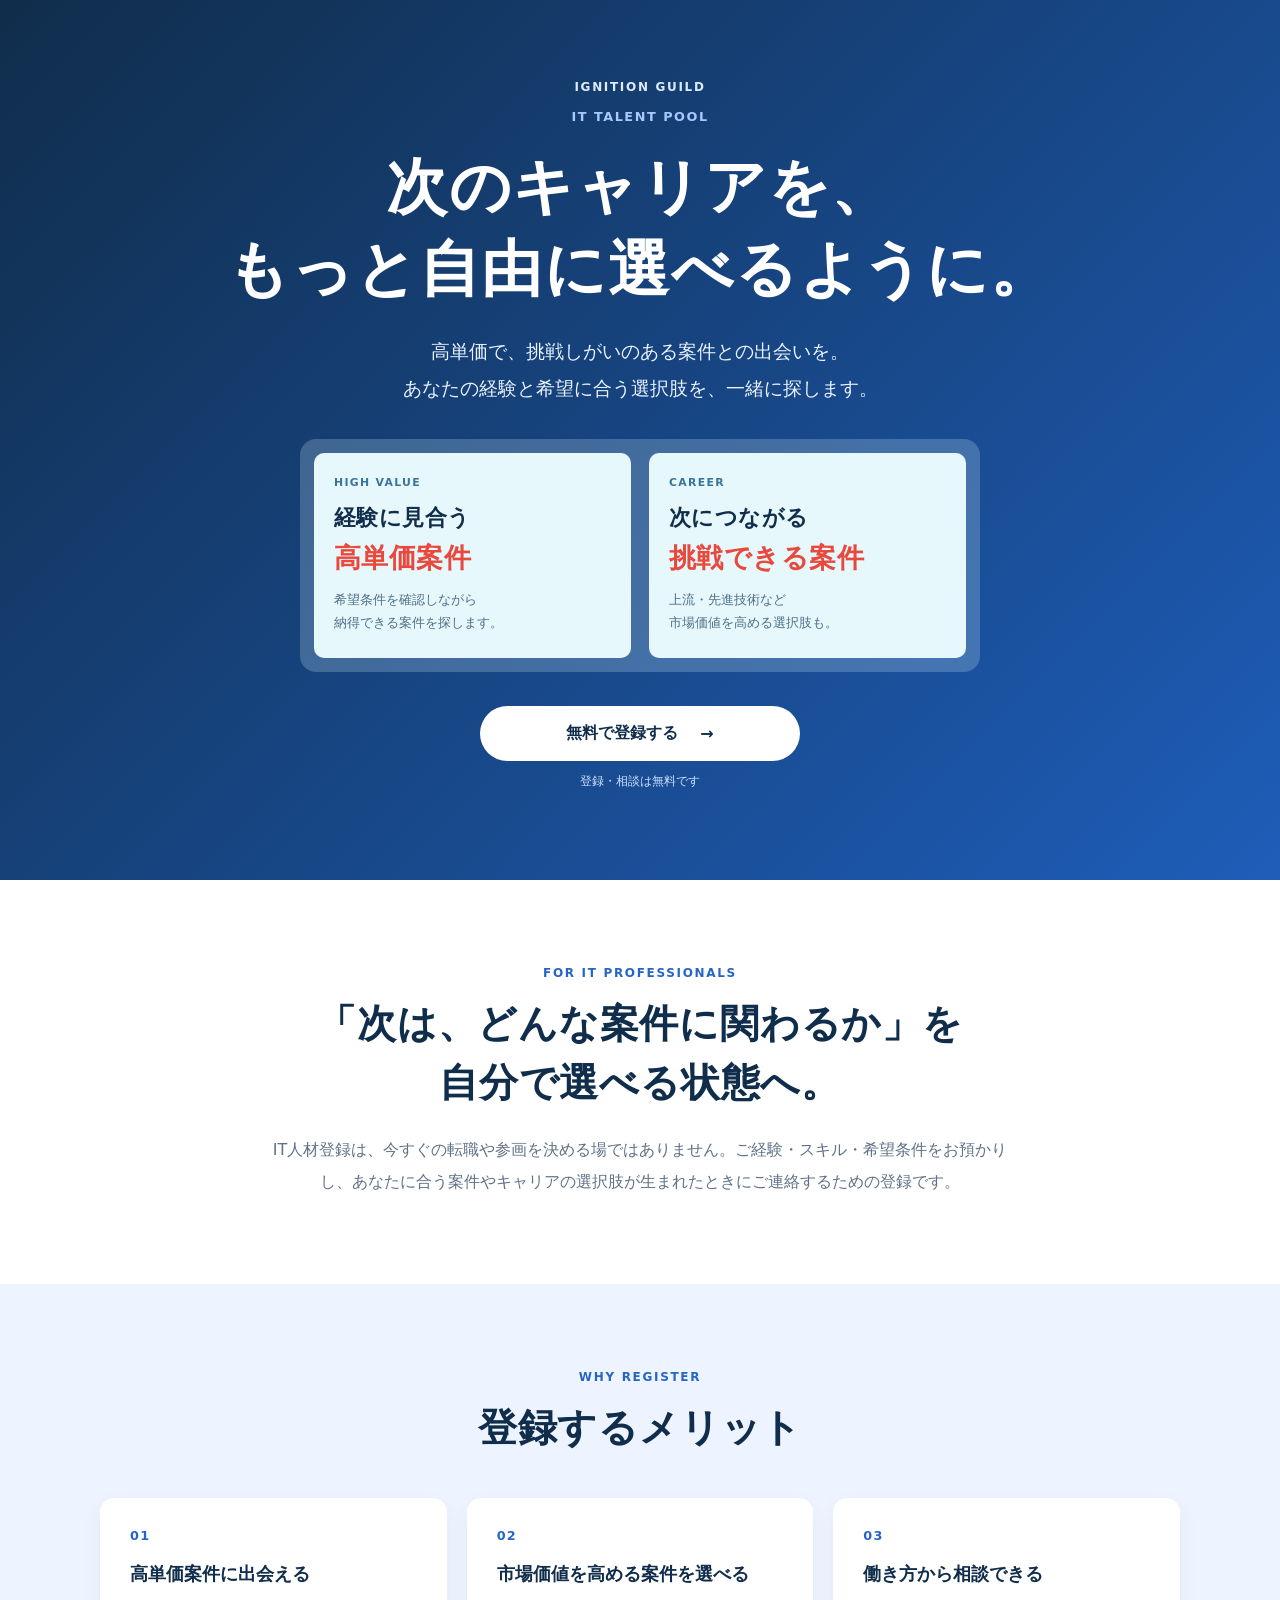
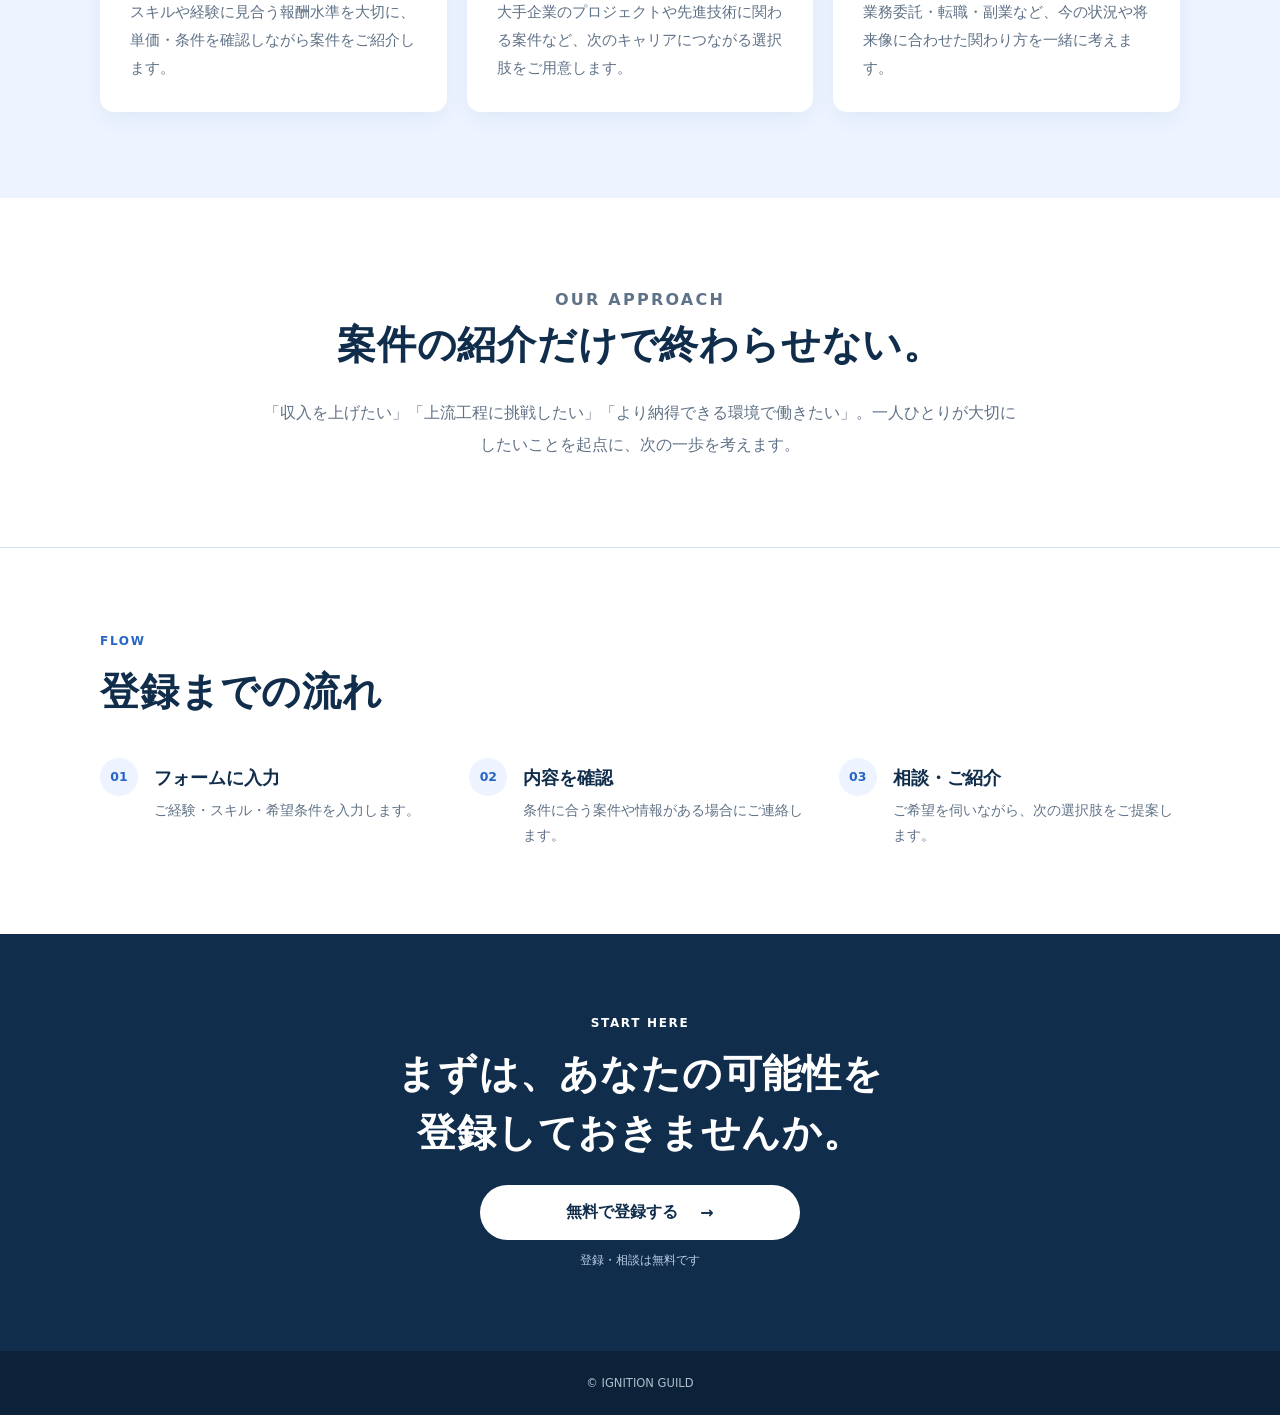
==== commit 516ffcc8: "Add landing page before registration form" ====
--- a/index.html
+++ b/index.html
@@ -3,126 +3,96 @@
   <head>
     <meta charset="UTF-8" />
     <meta name="viewport" content="width=device-width, initial-scale=1.0" />
-    <meta
-      name="description"
-      content="イグニッション・ギルドのIT人材登録フォーム"
-    />
-    <title>IG｜IT人材登録</title>
-    <link rel="stylesheet" href="styles.css" />
+    <meta name="description" content="高単価・市場価値の高いIT案件をご紹介。イグニッション・ギルドのIT人材登録。" />
+    <title>IT人材登録｜IGNITION GUILD</title>
+    <link rel="stylesheet" href="lp.css" />
   </head>
   <body>
-    <main class="page-shell">
-      <header class="hero">
-        <p class="eyebrow">IGNITION GUILD</p>
-        <h1>IT人材登録</h1>
-        <p>
-          ご経験や希望条件に合う案件がある場合、イグニッション・ギルドよりご連絡します。
-        </p>
-      </header>
+    <main>
+      <section class="hero">
+        <div class="container">
+          <p class="brand">IGNITION GUILD</p>
+          <p class="hero-label">IT TALENT POOL</p>
+          <h1>次のキャリアを、<br />もっと自由に選べるように。</h1>
+          <p class="hero-copy">高単価で、挑戦しがいのある案件との出会いを。<br />あなたの経験と希望に合う選択肢を、一緒に探します。</p>
+          <div class="opportunity-panel" aria-label="ご紹介する案件の特徴">
+            <article>
+              <p class="opportunity-tag">HIGH VALUE</p>
+              <h2>経験に見合う<br /><strong>高単価案件</strong></h2>
+              <p>希望条件を確認しながら<br />納得できる案件を探します。</p>
+            </article>
+            <article>
+              <p class="opportunity-tag">CAREER</p>
+              <h2>次につながる<br /><strong>挑戦できる案件</strong></h2>
+              <p>上流・先進技術など<br />市場価値を高める選択肢も。</p>
+            </article>
+          </div>
+          <a class="button button-primary" href="form.html">無料で登録する<span aria-hidden="true">→</span></a>
+          <p class="note">登録・相談は無料です</p>
+        </div>
+      </section>
 
-      <div class="progress" aria-label="入力の進捗">
-        <span id="progress-label">1 / 4 基本情報</span>
-        <div class="progress-track"><i id="progress-bar"></i></div>
-      </div>
+      <section class="section intro">
+        <div class="container narrow">
+          <p class="section-label">FOR IT PROFESSIONALS</p>
+          <h2>「次は、どんな案件に関わるか」を<br />自分で選べる状態へ。</h2>
+          <p>IT人材登録は、今すぐの転職や参画を決める場ではありません。ご経験・スキル・希望条件をお預かりし、あなたに合う案件やキャリアの選択肢が生まれたときにご連絡するための登録です。</p>
+        </div>
+      </section>
 
-      <form id="registration-form" novalidate>
-        <section class="step is-active" data-step="1">
-          <h2>基本情報</h2>
-          <p class="lead">連絡先とご登録者さまの基本情報を入力してください。</p>
-          <div class="field-grid">
-            <label>姓 <b>必須</b><input name="lastName" required autocomplete="family-name" placeholder="例：佐藤" /></label>
-            <label>名 <b>必須</b><input name="firstName" required autocomplete="given-name" placeholder="例：太郎" /></label>
-            <label>ふりがな <b>必須</b><input name="nameKana" required autocomplete="name" placeholder="例：さとう たろう" /></label>
-            <label>生年月日 <b>必須</b><input name="birthDate" type="date" required /></label>
-            <label>メールアドレス <b>必須</b><input name="email" type="email" required autocomplete="email" /></label>
-            <label>電話番号 <b>必須</b><input name="phone" type="tel" inputmode="numeric" pattern="0[0-9]{9,10}" required autocomplete="tel" placeholder="例：09012345678（ハイフンなし）" /></label>
-            <label>お住まいの都道府県 <b>必須</b><input name="prefecture" required placeholder="例：東京都" /></label>
-            <label>LinkedInプロフィールURL<input name="linkedinUrl" type="url" placeholder="お持ちの場合のみ" /></label>
-            <label>職務経歴書・スキルシート<input name="resume" type="file" accept=".pdf,.doc,.docx,application/pdf,application/msword,application/vnd.openxmlformats-officedocument.wordprocessingml.document" /><small>PDF・Word形式、5MBまで</small></label>
-            <label>現在の所属会社名または屋号<input name="company" placeholder="屋号がない場合は「なし」" /></label>
+      <section class="section benefits">
+        <div class="container">
+          <p class="section-label">WHY REGISTER</p>
+          <h2>登録するメリット</h2>
+          <div class="benefit-grid">
+            <article class="benefit-card">
+              <p class="number">01</p>
+              <h3>高単価案件に出会える</h3>
+              <p>スキルや経験に見合う報酬水準を大切に、単価・条件を確認しながら案件をご紹介します。</p>
+            </article>
+            <article class="benefit-card">
+              <p class="number">02</p>
+              <h3>市場価値を高める案件を選べる</h3>
+              <p>大手企業のプロジェクトや先進技術に関わる案件など、次のキャリアにつながる選択肢をご用意します。</p>
+            </article>
+            <article class="benefit-card">
+              <p class="number">03</p>
+              <h3>働き方から相談できる</h3>
+              <p>業務委託・転職・副業など、今の状況や将来像に合わせた関わり方を一緒に考えます。</p>
+            </article>
           </div>
-          <fieldset>
-            <legend>連絡しやすい方法 <b>必須</b></legend>
-            <div class="choices compact" data-single="contactMethod">
-              <button type="button" data-value="メール">メール</button>
-              <button type="button" data-value="電話">電話</button>
-              <button type="button" data-value="LinkedIn">LinkedIn</button>
-              <button type="button" data-value="その他">その他</button>
-            </div>
-            <input class="conditional" name="contactMethodOther" placeholder="希望する連絡方法を入力" />
-          </fieldset>
-        </section>
+        </div>
+      </section>
 
-        <section class="step" data-step="2">
-          <h2>得意な職種・スキル</h2>
-          <p class="lead">該当するスキルを選ぶと、その場でスキルごとの経験年数を選択できます。</p>
-          <div id="skill-categories"></div>
-        </section>
+      <section class="section message">
+        <div class="container narrow">
+          <p class="section-label">OUR APPROACH</p>
+          <h2>案件の紹介だけで終わらせない。</h2>
+          <p>「収入を上げたい」「上流工程に挑戦したい」「より納得できる環境で働きたい」。一人ひとりが大切にしたいことを起点に、次の一歩を考えます。</p>
+        </div>
+      </section>
 
-        <section class="step" data-step="3">
-          <h2>これまでのご経験</h2>
-          <div class="question-list">
-            <fieldset>
-              <legend>正社員経験年数 <b>必須</b></legend>
-              <div class="choices" data-single="employeeYears">
-                <button type="button" data-value="3年未満">3年未満</button><button type="button" data-value="3年以上">3年以上</button><button type="button" data-value="8年以上">8年以上</button><button type="button" data-value="該当なし">該当なし</button>
-              </div>
-            </fieldset>
-            <fieldset>
-              <legend>マネジメント経験年数 <b>必須</b></legend>
-              <div class="choices" data-single="managementYears">
-                <button type="button" data-value="なし">なし</button><button type="button" data-value="1年以上">1年以上</button><button type="button" data-value="3年以上">3年以上</button>
-              </div>
-            </fieldset>
-            <fieldset>
-              <legend>チーム開発経験はありますか？ <b>必須</b></legend>
-              <div class="choices" data-single="teamDevelopment">
-                <button type="button" data-value="はい">はい</button><button type="button" data-value="いいえ">いいえ</button>
-              </div>
-            </fieldset>
-            <fieldset>
-              <legend>経験されてきた開発工程 <b>必須</b></legend>
-              <div class="choices multi" id="development-process"></div>
-            </fieldset>
-            <fieldset>
-              <legend>経験されてきたプロダクト <b>必須</b></legend>
-              <div class="choices" data-single="productExperience">
-                <button type="button" data-value="受託プロダクト">受託プロダクト</button><button type="button" data-value="自社プロダクト">自社プロダクト</button><button type="button" data-value="両方">両方</button>
-              </div>
-            </fieldset>
-            <fieldset>
-              <legend>新規プロジェクト経験はありますか？ <b>必須</b></legend>
-              <div class="choices" data-single="newProject">
-                <button type="button" data-value="はい">はい</button><button type="button" data-value="いいえ">いいえ</button>
-              </div>
-            </fieldset>
-          </div>
-        </section>
+      <section class="section flow">
+        <div class="container">
+          <p class="section-label">FLOW</p>
+          <h2>登録までの流れ</h2>
+          <ol>
+            <li><span>01</span><div><h3>フォームに入力</h3><p>ご経験・スキル・希望条件を入力します。</p></div></li>
+            <li><span>02</span><div><h3>内容を確認</h3><p>条件に合う案件や情報がある場合にご連絡します。</p></div></li>
+            <li><span>03</span><div><h3>相談・ご紹介</h3><p>ご希望を伺いながら、次の選択肢をご提案します。</p></div></li>
+          </ol>
+        </div>
+      </section>
 
-        <section class="step" data-step="4">
-          <h2>希望条件</h2>
-          <div class="question-list">
-            <fieldset><legend>現在の状況 <b>必須</b></legend><div class="choices" data-single="currentStatus"><button type="button" data-value="フリーランス">フリーランス</button><button type="button" data-value="経営者">経営者</button><button type="button" data-value="会社員">会社員</button><button type="button" data-value="その他">その他</button></div></fieldset>
-            <fieldset><legend>会社員としての副業を希望ですか？ <b>必須</b></legend><div class="choices" data-single="sideJob"><button type="button" data-value="はい">はい</button><button type="button" data-value="いいえ">いいえ</button><button type="button" data-value="該当なし">該当なし</button></div></fieldset>
-            <label>稼働開始可能時期 <b>必須</b><input name="availableFrom" required placeholder="例：2026年10月〜、要相談" /></label>
-            <fieldset><legend>希望稼働日数（複数選択可） <b>必須</b></legend><div class="choices multi" id="work-days"></div></fieldset>
-            <label>希望単価<input name="desiredRate" placeholder="例：月100万円〜、時給8,000円〜" /></label>
-            <fieldset><legend>希望する働き方 <b>必須</b></legend><div class="choices multi" id="work-style"></div></fieldset>
-            <label>勤務可能エリア<input name="workArea" placeholder="例：東京都内、神奈川県、全国フルリモート" /></label>
-            <fieldset><legend>イグニッション・ギルドとの希望する関わり方 <b>必須</b></legend><div class="choices multi" id="ig-involvement"></div></fieldset>
-            <label class="consent"><input name="privacyConsent" type="checkbox" required /> 入力情報を、案件紹介・採用連絡・人材管理に利用することに同意します。 <b>必須</b></label>
-          </div>
-        </section>
-
-        <p id="form-error" class="form-error" role="alert"></p>
-        <div class="actions">
-          <button id="back-button" type="button" class="secondary" hidden>戻る</button>
-          <button id="next-button" type="button">次へ</button>
-          <button id="submit-button" type="submit" hidden>登録する</button>
+      <section class="cta">
+        <div class="container narrow">
+          <p class="section-label">START HERE</p>
+          <h2>まずは、あなたの可能性を<br />登録しておきませんか。</h2>
+          <a class="button button-light" href="form.html">無料で登録する<span aria-hidden="true">→</span></a>
+          <p class="note">登録・相談は無料です</p>
         </div>
-      </form>
-      <section id="success" class="success" hidden><h2>ご登録ありがとうございます。</h2><p>条件に合う案件・採用情報がある場合、イグニッション・ギルドよりご連絡します。</p></section>
+      </section>
     </main>
-    <script src="app.js?v=20260828-1519"></script>
+    <footer>© IGNITION GUILD</footer>
   </body>
 </html>
--- a/lp.css
+++ b/lp.css
@@ -0,0 +1,65 @@
+:root {
+  --navy: #102d4b;
+  --blue: #2765c5;
+  --blue-light: #edf4ff;
+  --ink: #1d2d3d;
+  --muted: #607287;
+  --line: #d9e3ee;
+  font-family: "Noto Sans JP", "Hiragino Kaku Gothic ProN", system-ui, sans-serif;
+}
+
+* { box-sizing: border-box; }
+html { scroll-behavior: smooth; }
+body { margin: 0; color: var(--ink); background: #fff; }
+.container { width: min(1080px, calc(100% - 40px)); margin: 0 auto; }
+.narrow { width: min(760px, calc(100% - 40px)); }
+
+.hero { padding: 80px 0 90px; color: #fff; background: linear-gradient(135deg, #102d4b, #1e5db9); text-align: center; }
+.brand, .section-label { margin: 0 0 15px; font-size: .75rem; font-weight: 800; letter-spacing: .14em; }
+.brand { color: #dceaff; }
+.hero-label { margin: 0 0 22px; font-size: .8rem; font-weight: 700; letter-spacing: .12em; color: #a9c8ff; }
+h1, h2, h3, p { margin-top: 0; }
+h1 { margin-bottom: 24px; font-size: clamp(2.1rem, 5vw, 3.8rem); line-height: 1.35; letter-spacing: .03em; }
+.hero-copy { margin-bottom: 32px; font-size: clamp(1rem, 2.2vw, 1.2rem); line-height: 1.9; color: #e9f2ff; }
+.opportunity-panel { display: grid; grid-template-columns: repeat(2, minmax(0, 1fr)); gap: 18px; width: min(100%, 680px); margin: 0 auto 34px; padding: 14px; border-radius: 16px; background: rgba(216, 244, 252, .22); }
+.opportunity-panel article { padding: 23px 20px; border-radius: 10px; background: #e6f8fc; color: var(--navy); text-align: left; }
+.opportunity-tag { margin-bottom: 12px; color: #39749d; font-size: .68rem; font-weight: 800; letter-spacing: .12em; }
+.opportunity-panel h2 { margin-bottom: 10px; color: var(--navy); font-size: clamp(1.05rem, 2.5vw, 1.35rem); line-height: 1.6; }
+.opportunity-panel strong { color: #e9483d; font-size: 1.25em; }
+.opportunity-panel article > p:last-child { margin: 0; color: #4f6f86; font-size: .82rem; line-height: 1.75; }
+.button { display: inline-flex; align-items: center; justify-content: center; gap: 22px; min-width: min(100%, 320px); padding: 17px 30px; border-radius: 999px; font-size: 1rem; font-weight: 800; text-decoration: none; transition: transform .15s, box-shadow .15s; }
+.button:hover { transform: translateY(-2px); box-shadow: 0 10px 22px rgba(7, 27, 55, .22); }
+.button-primary { color: var(--navy); background: #fff; }
+.button-light { color: var(--navy); background: #fff; }
+.note { margin: 12px 0 0; font-size: .78rem; color: #cfe1ff; }
+
+.section { padding: 86px 0; }
+.intro { text-align: center; }
+.section-label { color: var(--blue); }
+h2 { margin-bottom: 22px; color: var(--navy); font-size: clamp(1.7rem, 3.3vw, 2.45rem); line-height: 1.5; letter-spacing: .02em; }
+.intro p:last-child, .message p { margin: 0; color: var(--muted); font-size: 1rem; line-height: 2; }
+.benefits { background: var(--blue-light); text-align: center; }
+.benefit-grid { display: grid; grid-template-columns: repeat(3, 1fr); gap: 20px; margin-top: 40px; text-align: left; }
+.benefit-card { padding: 30px; border-radius: 14px; background: #fff; box-shadow: 0 8px 20px rgba(25, 66, 112, .06); }
+.number { margin-bottom: 18px; color: var(--blue); font-size: .8rem; font-weight: 800; letter-spacing: .1em; }
+h3 { margin-bottom: 12px; color: var(--navy); font-size: 1.14rem; }
+.benefit-card p:last-child { margin: 0; color: var(--muted); font-size: .92rem; line-height: 1.9; }
+.message { text-align: center; }
+.flow { border-top: 1px solid var(--line); }
+.flow h2 { margin-bottom: 36px; }
+ol { display: grid; grid-template-columns: repeat(3, 1fr); gap: 28px; padding: 0; margin: 0; list-style: none; }
+li { display: flex; gap: 16px; }
+li > span { display: grid; place-items: center; flex: 0 0 38px; height: 38px; border-radius: 50%; color: var(--blue); background: var(--blue-light); font-size: .78rem; font-weight: 800; }
+li h3 { margin: 7px 0 8px; }
+li p { margin: 0; color: var(--muted); font-size: .88rem; line-height: 1.8; }
+.cta { padding: 82px 0; color: #fff; background: var(--navy); text-align: center; }
+.cta .section-label, .cta h2 { color: #fff; }
+.cta .note { color: #b9cde4; }
+footer { padding: 25px 20px; color: #aebdca; background: #0b2239; text-align: center; font-size: .72rem; }
+
+@media (max-width: 760px) {
+  .hero { padding: 62px 0 70px; }
+  .section { padding: 64px 0; }
+  .benefit-grid, ol, .opportunity-panel { grid-template-columns: 1fr; gap: 14px; }
+  .benefit-card { padding: 25px; }
+}
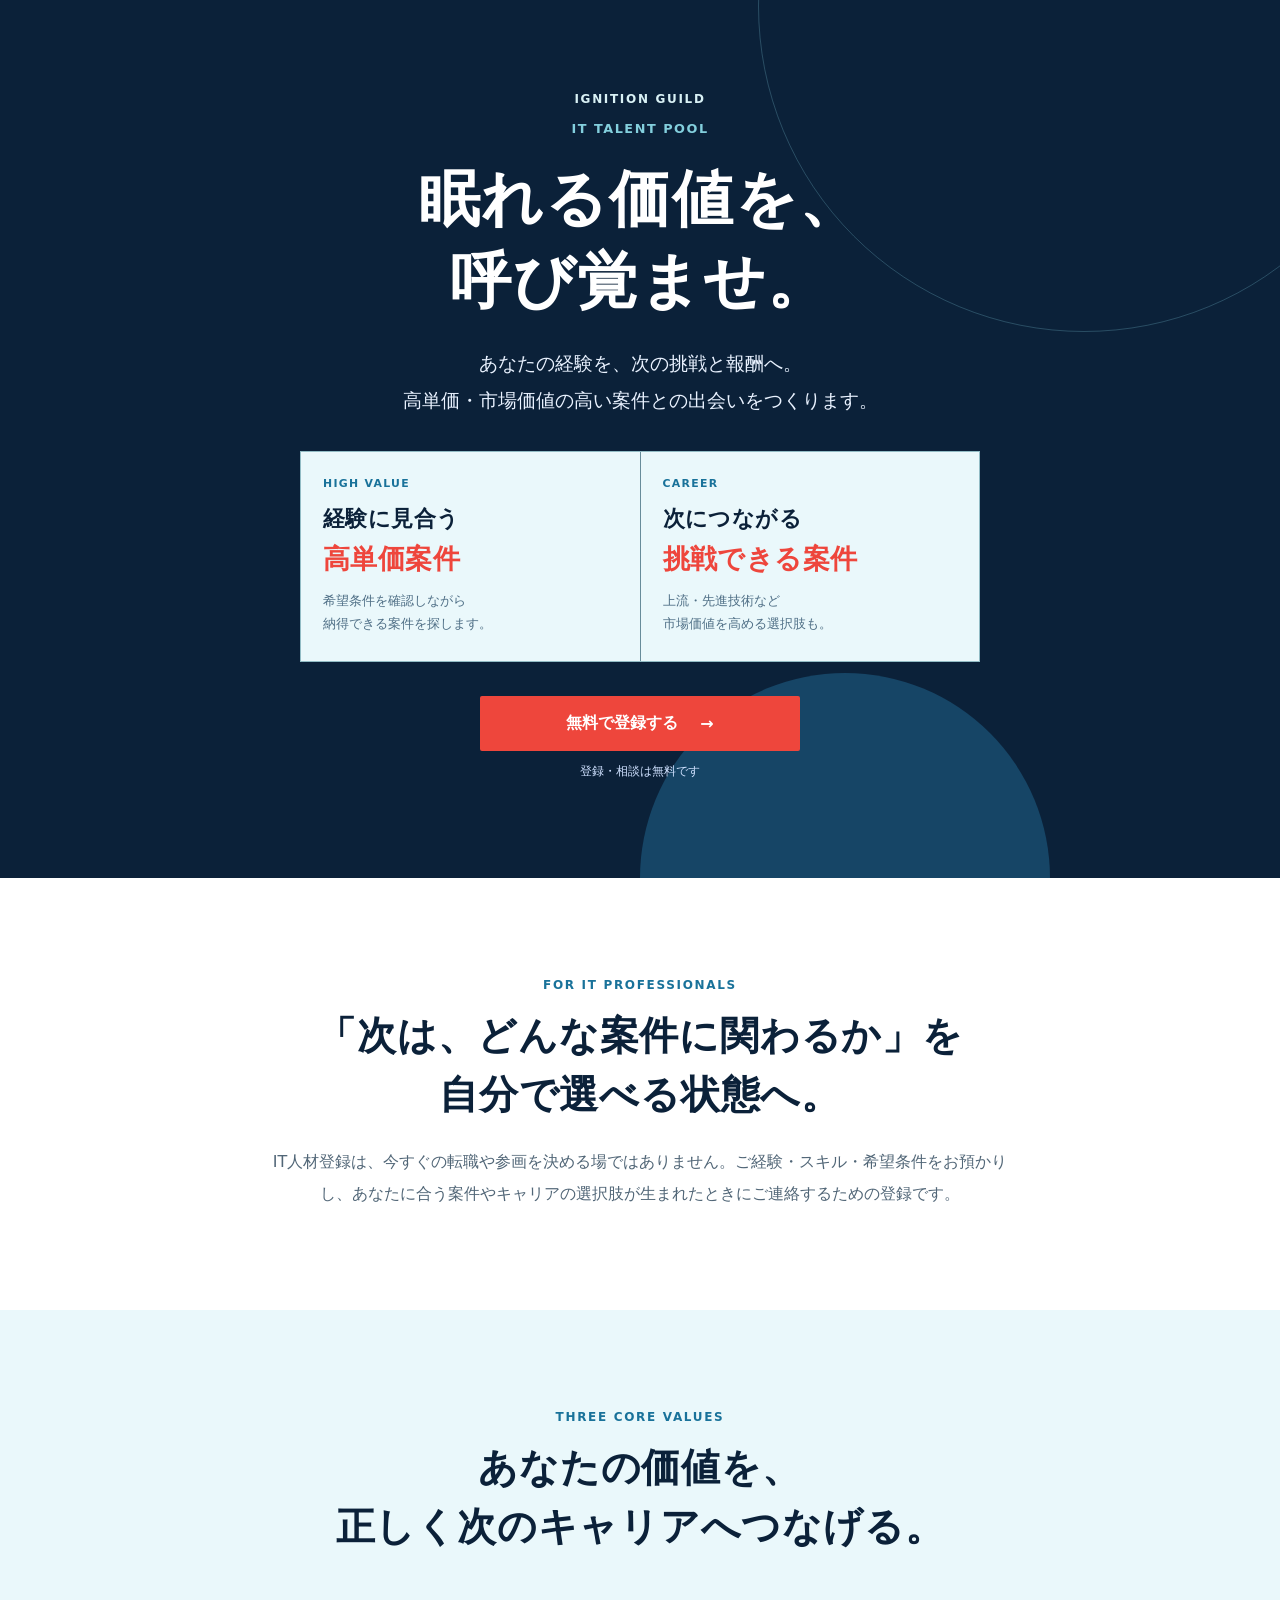
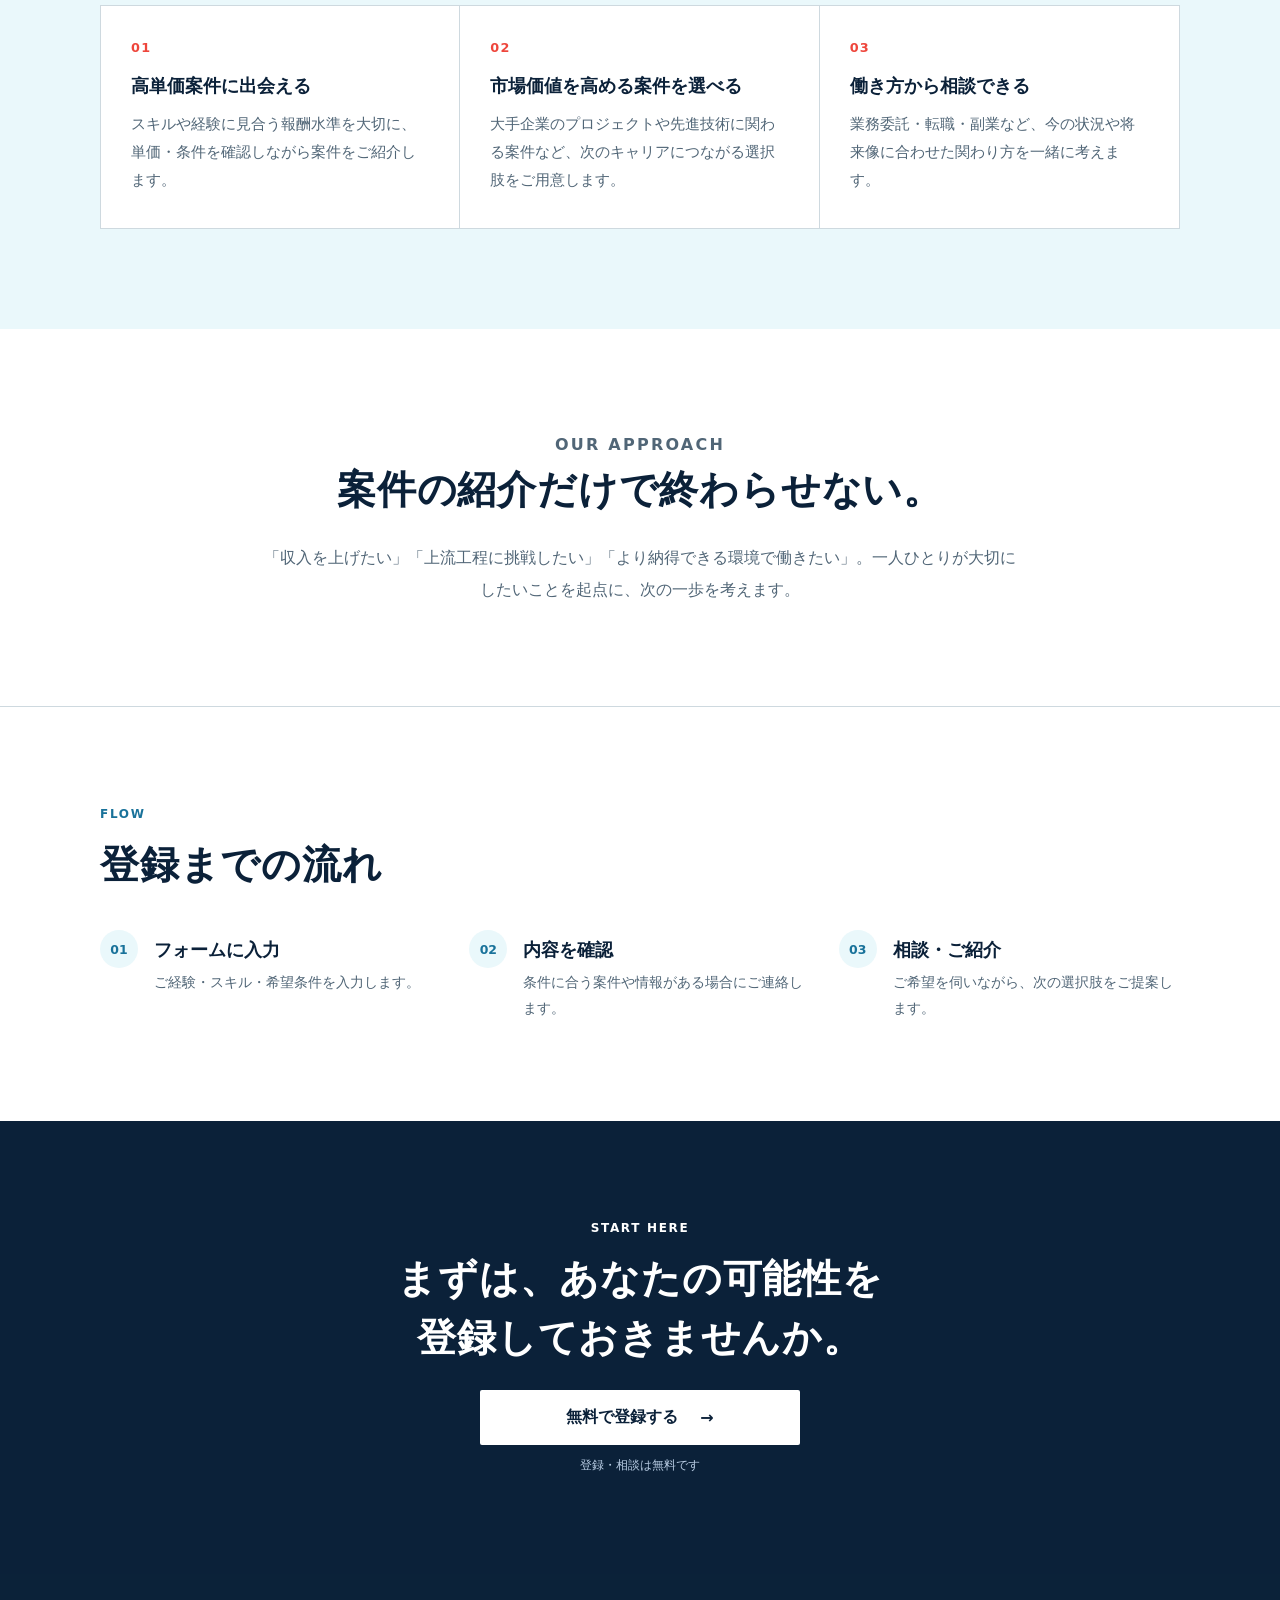
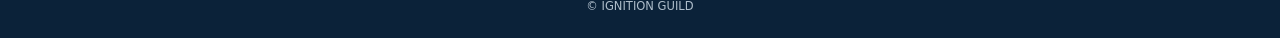
==== commit eb4c8553: "Align landing page with official brand tone" ====
--- a/index.html
+++ b/index.html
@@ -13,8 +13,8 @@
         <div class="container">
           <p class="brand">IGNITION GUILD</p>
           <p class="hero-label">IT TALENT POOL</p>
-          <h1>次のキャリアを、<br />もっと自由に選べるように。</h1>
-          <p class="hero-copy">高単価で、挑戦しがいのある案件との出会いを。<br />あなたの経験と希望に合う選択肢を、一緒に探します。</p>
+          <h1>眠れる価値を、<br />呼び覚ませ。</h1>
+          <p class="hero-copy">あなたの経験を、次の挑戦と報酬へ。<br />高単価・市場価値の高い案件との出会いをつくります。</p>
           <div class="opportunity-panel" aria-label="ご紹介する案件の特徴">
             <article>
               <p class="opportunity-tag">HIGH VALUE</p>
@@ -42,8 +42,8 @@
 
       <section class="section benefits">
         <div class="container">
-          <p class="section-label">WHY REGISTER</p>
-          <h2>登録するメリット</h2>
+          <p class="section-label">THREE CORE VALUES</p>
+          <h2>あなたの価値を、<br />正しく次のキャリアへつなげる。</h2>
           <div class="benefit-grid">
             <article class="benefit-card">
               <p class="number">01</p>
--- a/lp.css
+++ b/lp.css
@@ -1,10 +1,11 @@
 :root {
-  --navy: #102d4b;
-  --blue: #2765c5;
-  --blue-light: #edf4ff;
-  --ink: #1d2d3d;
-  --muted: #607287;
-  --line: #d9e3ee;
+  --navy: #0b2139;
+  --blue: #19729a;
+  --blue-light: #eaf8fb;
+  --ink: #17283a;
+  --muted: #516677;
+  --line: #ced9df;
+  --accent: #ee463c;
   font-family: "Noto Sans JP", "Hiragino Kaku Gothic ProN", system-ui, sans-serif;
 }
 
@@ -14,34 +15,38 @@
 .container { width: min(1080px, calc(100% - 40px)); margin: 0 auto; }
 .narrow { width: min(760px, calc(100% - 40px)); }
 
-.hero { padding: 80px 0 90px; color: #fff; background: linear-gradient(135deg, #102d4b, #1e5db9); text-align: center; }
+.hero { position: relative; overflow: hidden; padding: 92px 0 98px; color: #fff; background: var(--navy); text-align: center; }
+.hero::before { position: absolute; top: -320px; right: -130px; width: 650px; height: 650px; border: 1px solid rgba(139, 216, 233, .24); border-radius: 50%; content: ""; }
+.hero::after { position: absolute; right: 18%; bottom: -205px; width: 410px; height: 410px; border-radius: 50%; background: #164566; content: ""; }
+.hero .container { position: relative; z-index: 1; }
 .brand, .section-label { margin: 0 0 15px; font-size: .75rem; font-weight: 800; letter-spacing: .14em; }
-.brand { color: #dceaff; }
-.hero-label { margin: 0 0 22px; font-size: .8rem; font-weight: 700; letter-spacing: .12em; color: #a9c8ff; }
+.brand { color: #d9f1f5; }
+.hero-label { margin: 0 0 22px; font-size: .8rem; font-weight: 700; letter-spacing: .12em; color: #83cfdd; }
 h1, h2, h3, p { margin-top: 0; }
 h1 { margin-bottom: 24px; font-size: clamp(2.1rem, 5vw, 3.8rem); line-height: 1.35; letter-spacing: .03em; }
 .hero-copy { margin-bottom: 32px; font-size: clamp(1rem, 2.2vw, 1.2rem); line-height: 1.9; color: #e9f2ff; }
-.opportunity-panel { display: grid; grid-template-columns: repeat(2, minmax(0, 1fr)); gap: 18px; width: min(100%, 680px); margin: 0 auto 34px; padding: 14px; border-radius: 16px; background: rgba(216, 244, 252, .22); }
-.opportunity-panel article { padding: 23px 20px; border-radius: 10px; background: #e6f8fc; color: var(--navy); text-align: left; }
-.opportunity-tag { margin-bottom: 12px; color: #39749d; font-size: .68rem; font-weight: 800; letter-spacing: .12em; }
+.opportunity-panel { display: grid; grid-template-columns: repeat(2, minmax(0, 1fr)); gap: 1px; width: min(100%, 680px); margin: 0 auto 34px; border: 1px solid rgba(180, 228, 234, .55); background: rgba(180, 228, 234, .55); }
+.opportunity-panel article { padding: 25px 22px; background: #eaf8fb; color: var(--navy); text-align: left; }
+.opportunity-tag { margin-bottom: 12px; color: var(--blue); font-size: .68rem; font-weight: 800; letter-spacing: .12em; }
 .opportunity-panel h2 { margin-bottom: 10px; color: var(--navy); font-size: clamp(1.05rem, 2.5vw, 1.35rem); line-height: 1.6; }
-.opportunity-panel strong { color: #e9483d; font-size: 1.25em; }
+.opportunity-panel strong { color: var(--accent); font-size: 1.25em; }
 .opportunity-panel article > p:last-child { margin: 0; color: #4f6f86; font-size: .82rem; line-height: 1.75; }
-.button { display: inline-flex; align-items: center; justify-content: center; gap: 22px; min-width: min(100%, 320px); padding: 17px 30px; border-radius: 999px; font-size: 1rem; font-weight: 800; text-decoration: none; transition: transform .15s, box-shadow .15s; }
+.button { display: inline-flex; align-items: center; justify-content: center; gap: 22px; min-width: min(100%, 320px); padding: 17px 30px; border-radius: 2px; font-size: 1rem; font-weight: 800; text-decoration: none; transition: transform .15s, box-shadow .15s; }
 .button:hover { transform: translateY(-2px); box-shadow: 0 10px 22px rgba(7, 27, 55, .22); }
-.button-primary { color: var(--navy); background: #fff; }
+.button-primary { color: #fff; background: var(--accent); }
 .button-light { color: var(--navy); background: #fff; }
 .note { margin: 12px 0 0; font-size: .78rem; color: #cfe1ff; }
 
-.section { padding: 86px 0; }
+.section { padding: 100px 0; }
 .intro { text-align: center; }
 .section-label { color: var(--blue); }
 h2 { margin-bottom: 22px; color: var(--navy); font-size: clamp(1.7rem, 3.3vw, 2.45rem); line-height: 1.5; letter-spacing: .02em; }
 .intro p:last-child, .message p { margin: 0; color: var(--muted); font-size: 1rem; line-height: 2; }
 .benefits { background: var(--blue-light); text-align: center; }
-.benefit-grid { display: grid; grid-template-columns: repeat(3, 1fr); gap: 20px; margin-top: 40px; text-align: left; }
-.benefit-card { padding: 30px; border-radius: 14px; background: #fff; box-shadow: 0 8px 20px rgba(25, 66, 112, .06); }
-.number { margin-bottom: 18px; color: var(--blue); font-size: .8rem; font-weight: 800; letter-spacing: .1em; }
+.benefit-grid { display: grid; grid-template-columns: repeat(3, 1fr); gap: 0; margin-top: 48px; border: 1px solid var(--line); text-align: left; }
+.benefit-card { padding: 34px 30px; background: #fff; border-right: 1px solid var(--line); }
+.benefit-card:last-child { border-right: 0; }
+.number { margin-bottom: 18px; color: var(--accent); font-size: .8rem; font-weight: 800; letter-spacing: .1em; }
 h3 { margin-bottom: 12px; color: var(--navy); font-size: 1.14rem; }
 .benefit-card p:last-child { margin: 0; color: var(--muted); font-size: .92rem; line-height: 1.9; }
 .message { text-align: center; }
@@ -52,7 +57,7 @@
 li > span { display: grid; place-items: center; flex: 0 0 38px; height: 38px; border-radius: 50%; color: var(--blue); background: var(--blue-light); font-size: .78rem; font-weight: 800; }
 li h3 { margin: 7px 0 8px; }
 li p { margin: 0; color: var(--muted); font-size: .88rem; line-height: 1.8; }
-.cta { padding: 82px 0; color: #fff; background: var(--navy); text-align: center; }
+.cta { padding: 100px 0; color: #fff; background: var(--navy); text-align: center; }
 .cta .section-label, .cta h2 { color: #fff; }
 .cta .note { color: #b9cde4; }
 footer { padding: 25px 20px; color: #aebdca; background: #0b2239; text-align: center; font-size: .72rem; }
@@ -62,4 +67,7 @@
   .section { padding: 64px 0; }
   .benefit-grid, ol, .opportunity-panel { grid-template-columns: 1fr; gap: 14px; }
   .benefit-card { padding: 25px; }
+  .benefit-grid { gap: 0; }
+  .benefit-card { border-right: 0; border-bottom: 1px solid var(--line); }
+  .benefit-card:last-child { border-bottom: 0; }
 }
